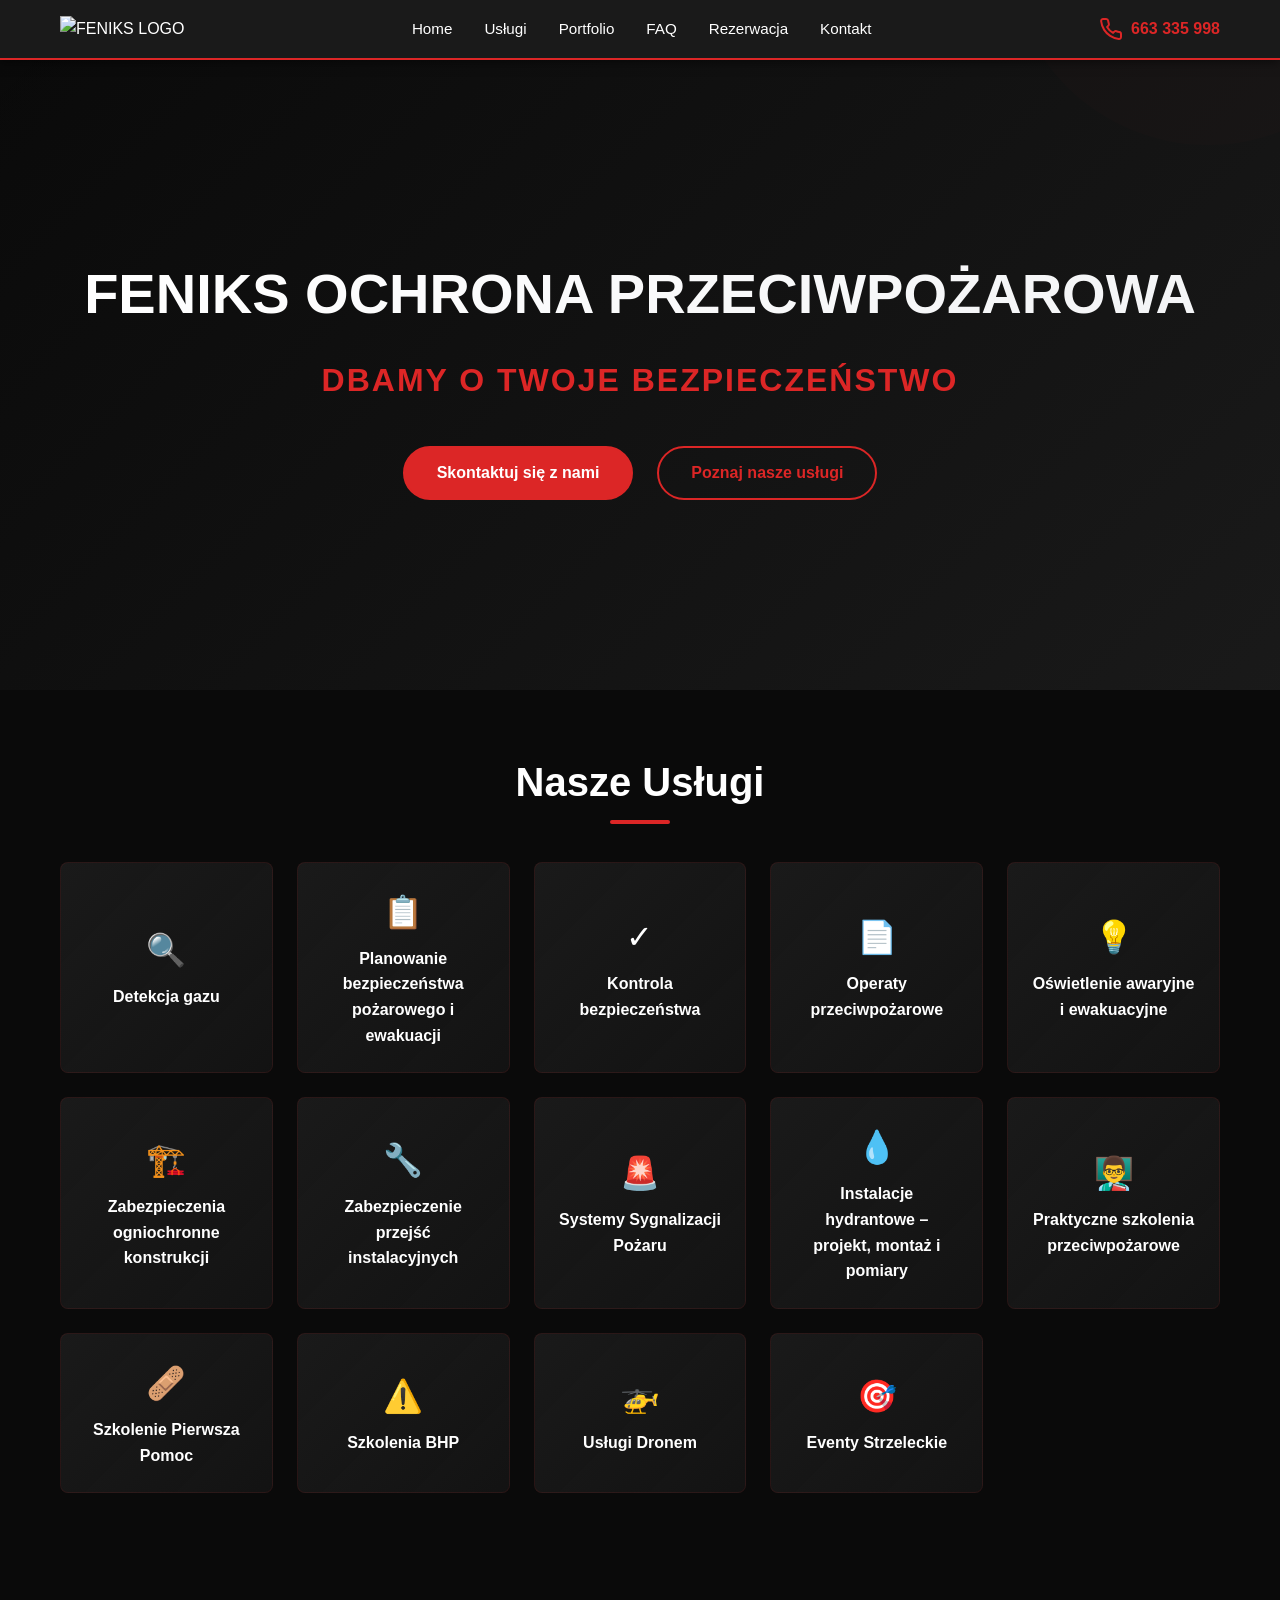
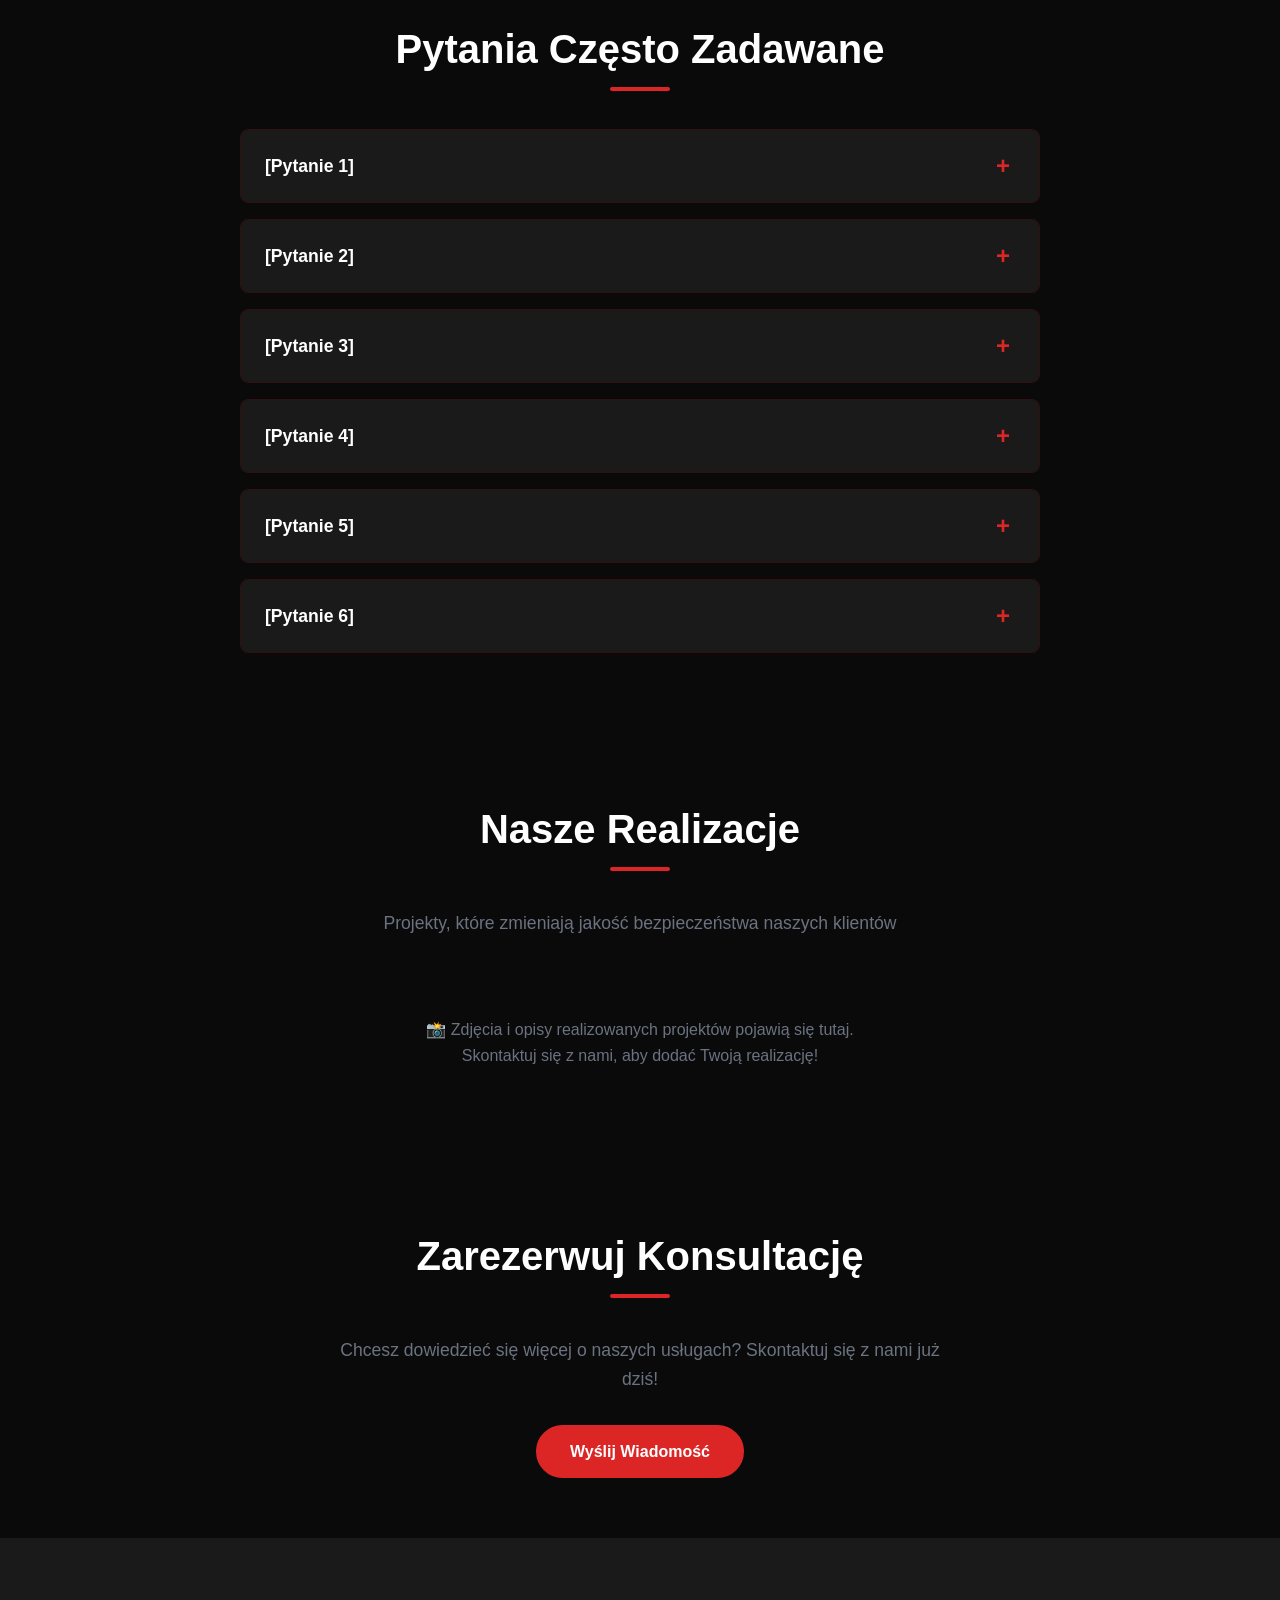
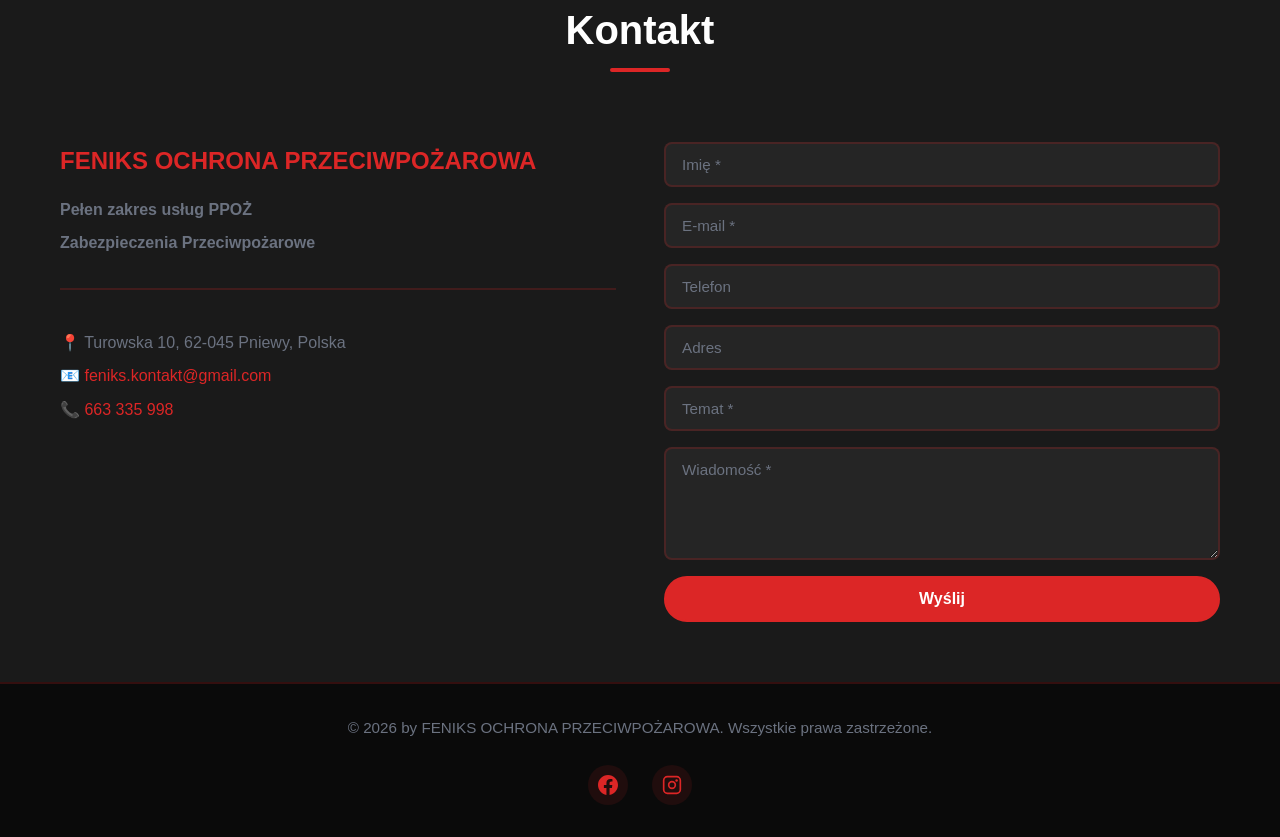
==== index.html @ 9db20829 "Update service descriptions with bullet points and improve modal display - Add comprehensive service" ====
<!DOCTYPE html>
<html lang="pl">
<head>
    <meta charset="UTF-8">
    <meta name="viewport" content="width=device-width, initial-scale=1.0">
    <meta name="description" content="FENIKS Ochrona Przeciwpożarowa - profesjonalne zabezpieczenia pożarowe, systemy detekcji, szkolenia BHP i usługi bezpieczeństwa dla firm w Poznaniu i okolicy.">
    <meta name="keywords" content="ochrona pożarowa, systemy detekcji, szkolenia BHP, sygnalizacja pożaru, hydranty, oświetlenie awaryjne, bezpieczeństwo, Poznań, Pniewy">
    <meta name="author" content="FENIKS Ochrona Przeciwpożarowa">
    <meta name="theme-color" content="#dc2626">
    <meta name="robots" content="index, follow">
    
    <!-- Open Graph Tags -->
    <meta property="og:title" content="FENIKS OCHRONA PRZECIWPOŻAROWA | Profesjonalne Zabezpieczenia">
    <meta property="og:description" content="Kompleksowe usługi ochrony pożarowej, systemy detekcji, szkolenia i konsultacje bezpieczeństwa dla Twojej firmy.">
    <meta property="og:type" content="business.business">
    <meta property="og:url" content="https://feniks-ochrona.pl/">
    <meta property="og:image" content="https://static.wixstatic.com/media/ab4ef5_d52d27356c91451aac217128dcc7dc8f~mv2.png/v1/fill/w_391,h_145,al_c,q_85,usm_0.66_1.00_0.01,enc_avif,quality_auto/LOGO.png">
    
    <!-- Twitter Card -->
    <meta name="twitter:card" content="summary_large_image">
    <meta name="twitter:title" content="FENIKS OCHRONA PRZECIWPOŻAROWA">
    <meta name="twitter:description" content="Kompleksowe usługi ochrony pożarowej i bezpieczeństwa dla firm">
    <meta name="twitter:image" content="https://static.wixstatic.com/media/ab4ef5_d52d27356c91451aac217128dcc7dc8f~mv2.png/v1/fill/w_391,h_145,al_c,q_85,usm_0.66_1.00_0.01,enc_avif,quality_auto/LOGO.png">
    
    <!-- Canonical URL -->
    <link rel="canonical" href="https://feniks-ochrona.pl/">
    
    <!-- Local Business Schema -->
    <script type="application/ld+json">
    {
      "@context": "https://schema.org",
      "@type": "LocalBusiness",
      "name": "FENIKS Ochrona Przeciwpożarowa",
      "image": "https://static.wixstatic.com/media/ab4ef5_d52d27356c91451aac217128dcc7dc8f~mv2.png/v1/fill/w_391,h_145,al_c,q_85,usm_0.66_1.00_0.01,enc_avif,quality_auto/LOGO.png",
      "description": "Profesjonalne usługi ochrony pożarowej i zabezpieczenia dla firm",
      "url": "https://feniks-ochrona.pl/",
      "telephone": "+48 663 335 998",
      "email": "feniks.kontakt@gmail.com",
      "address": {
        "@type": "PostalAddress",
        "streetAddress": "Turowska 10",
        "addressLocality": "Pniewy",
        "postalCode": "62-045",
        "addressCountry": "PL"
      },
      "priceRange": "$$",
      "openingHoursSpecification": {
        "@type": "OpeningHoursSpecification",
        "dayOfWeek": ["Monday", "Tuesday", "Wednesday", "Thursday", "Friday"],
        "opens": "08:00",
        "closes": "17:00"
      }
    }
    </script>
    
     <title>FENIKS OCHRONA PRZECIWPOŻAROWA | Zabezpieczenia Przeciwpożarowe</title>
     <link rel="stylesheet" href="styles.css">
     <!-- EmailJS CDN -->
     <script type="text/javascript" src="https://cdn.jsdelivr.net/npm/@emailjs/browser@4/dist/email.min.js"></script>
</head>
<body>
    <!-- Header -->
    <header class="header">
        <div class="header-container">
            <div class="logo-section">
                <img src="https://static.wixstatic.com/media/ab4ef5_d52d27356c91451aac217128dcc7dc8f~mv2.png/v1/fill/w_391,h_145,al_c,q_85,usm_0.66_1.00_0.01,enc_avif,quality_auto/LOGO.png" alt="FENIKS LOGO" class="logo">
            </div>
            <nav class="nav" id="mainNav">
                <a href="#home" class="nav-link">Home</a>
                <a href="#uslugi" class="nav-link">Usługi</a>
                <a href="#portfolio" class="nav-link">Portfolio</a>
                <a href="#faq" class="nav-link">FAQ</a>
                <a href="#rezerwacja" class="nav-link">Rezerwacja</a>
                <a href="#kontakt" class="nav-link">Kontakt</a>
            </nav>
            <div class="phone">
                <a href="tel:663335998" class="phone-link">
                    <svg class="phone-icon" viewBox="0 0 24 24" fill="none" stroke="currentColor" stroke-width="2" stroke-linecap="round" stroke-linejoin="round">
                        <path d="M22 16.92v3a2 2 0 0 1-2.18 2 19.79 19.79 0 0 1-8.63-3.07 19.5 19.5 0 0 1-6-6 19.79 19.79 0 0 1-3.07-8.67A2 2 0 0 1 4.11 2h3a2 2 0 0 1 2 1.72 12.84 12.84 0 0 0 .7 2.81 2 2 0 0 1-.45 2.11L8.09 9.91a16 16 0 0 0 6 6l1.27-1.27a2 2 0 0 1 2.11-.45 12.84 12.84 0 0 0 2.81.7A2 2 0 0 1 22 16.92z"></path>
                    </svg>
                    <span class="phone-text">663 335 998</span>
                </a>
            </div>
            <!-- Mobile Menu Toggle - House/Ladder Icon -->
            <button class="mobile-menu-toggle" id="mobileMenuToggle" aria-label="Toggle Navigation Menu">
                <!-- House Icon (shown when menu is closed) -->
                <svg class="icon-house" viewBox="0 0 24 24" fill="none" stroke="currentColor" stroke-width="2" stroke-linecap="round" stroke-linejoin="round">
                    <path d="M3 9l9-7 9 7v11a2 2 0 0 1-2 2H5a2 2 0 0 1-2-2z"></path>
                    <polyline points="9 22 9 12 15 12 15 22"></polyline>
                </svg>
                <!-- Ladder Icon (shown when menu is open) - vertical ladder with rungs -->
                <svg class="icon-ladder" viewBox="0 0 24 24" fill="none" stroke="currentColor" stroke-width="2" stroke-linecap="round" stroke-linejoin="round">
                    <line x1="5" y1="3" x2="5" y2="21"></line>
                    <line x1="19" y1="3" x2="19" y2="21"></line>
                    <line x1="5" y1="6" x2="19" y2="6"></line>
                    <line x1="5" y1="10" x2="19" y2="10"></line>
                    <line x1="5" y1="14" x2="19" y2="14"></line>
                    <line x1="5" y1="18" x2="19" y2="18"></line>
                </svg>
            </button>
        </div>
        <!-- Mobile Navigation -->
        <nav class="mobile-nav" id="mobileNav">
            <a href="#home" class="mobile-nav-link">Home</a>
            <a href="#uslugi" class="mobile-nav-link">Usługi</a>
            <a href="#portfolio" class="mobile-nav-link">Portfolio</a>
            <a href="#faq" class="mobile-nav-link">FAQ</a>
            <a href="#rezerwacja" class="mobile-nav-link">Rezerwacja</a>
            <a href="#kontakt" class="mobile-nav-link">Kontakt</a>
            <a href="tel:663335998" class="mobile-nav-phone">
                <svg class="phone-icon-mobile" viewBox="0 0 24 24" fill="none" stroke="currentColor" stroke-width="2" stroke-linecap="round" stroke-linejoin="round">
                    <path d="M22 16.92v3a2 2 0 0 1-2.18 2 19.79 19.79 0 0 1-8.63-3.07 19.5 19.5 0 0 1-6-6 19.79 19.79 0 0 1-3.07-8.67A2 2 0 0 1 4.11 2h3a2 2 0 0 1 2 1.72 12.84 12.84 0 0 0 .7 2.81 2 2 0 0 1-.45 2.11L8.09 9.91a16 16 0 0 0 6 6l1.27-1.27a2 2 0 0 1 2.11-.45 12.84 12.84 0 0 0 2.81.7A2 2 0 0 1 22 16.92z"></path>
                </svg>
                <span class="phone-text">Zadzwoń: 663 335 998</span>
            </a>
        </nav>
    </header>

    <!-- Hero Section -->
    <section id="home" class="hero">
        <div class="hero-overlay"></div>
        <div class="hero-content">
            <h1 class="hero-title">FENIKS OCHRONA PRZECIWPOŻAROWA</h1>
            <p class="hero-subtitle">DBAMY O TWOJE BEZPIECZEŃSTWO</p>
            <div class="hero-cta-group">
                <a href="#kontakt" class="cta-button cta-primary">Skontaktuj się z nami</a>
                <a href="#uslugi" class="cta-button cta-secondary">Poznaj nasze usługi</a>
            </div>
        </div>
    </section>

    <!-- Główne Usługi (4 karty) - USUNIĘTE, SCALONE Z PEŁNYM KATALOGIEM -->

    <!-- Wszystkie Usługi (14 scalone) -->
    <section id="uslugi" class="full-services">
        <div class="container">
            <h2 class="section-title">Nasze Usługi</h2>
            <div class="services-catalog">
                <div class="service-item">
                    <div class="service-item-icon">🔍</div>
                    <h4>Detekcja gazu</h4>
                    <p>Projektujemy i wdrażamy systemy detekcji gazów palnych oraz toksycznych w obiektach przemysłowych, magazynowych i użyteczności publicznej. Dobór urządzeń opieramy na analizie zagrożenia oraz obowiązujących normach i wymaganiach technicznych.</p>
                    <p>Systemy wyposażone są w czujniki stężenia, centrale sterujące oraz moduły alarmowe umożliwiające integrację z wentylacją mechaniczną, systemami SSP i automatyką budynku. Wykonujemy montaż, uruchomienie, kalibrację oraz okresowe przeglądy serwisowe.</p>
                </div>
                <div class="service-item">
                    <div class="service-item-icon">📋</div>
                    <h4>Planowanie bezpieczeństwa pożarowego i ewakuacji</h4>
                    <p>Opracowujemy dokumentację z zakresu ochrony przeciwpożarowej zgodnie z obowiązującymi przepisami prawa budowlanego i rozporządzeniami dotyczącymi ochrony PPOŻ.</p>
                    <p><strong>W ramach usługi przygotowujemy:</strong></p>
                    <ul style="margin: 10px 0 0 20px; padding-left: 0;">
                        <li>Instrukcje Bezpieczeństwa Pożarowego</li>
                        <li>Plany ewakuacji</li>
                        <li>Analizę zagrożeń pożarowych</li>
                        <li>Oznakowanie dróg ewakuacyjnych</li>
                        <li>Procedury postępowania w sytuacjach awaryjnych</li>
                    </ul>
                    <p style="margin-top: 10px;">Dokumentacja dostosowywana jest do specyfiki obiektu oraz jego przeznaczenia.</p>
                </div>
                <div class="service-item">
                    <div class="service-item-icon">✓</div>
                    <h4>Kontrola bezpieczeństwa</h4>
                    <p>Regularne przeglądy i kontrole zgodności z normami bezpieczeństwa. Nasze specjaliści przeprowadzają audyty bezpieczeństwa, sprawdzają instalacje oraz weryfikują zgodność z aktualnym stanem prawnym i normami branżowymi.</p>
                </div>
                <div class="service-item">
                    <div class="service-item-icon">📄</div>
                    <h4>Operaty przeciwpożarowe</h4>
                    <p>Sporządzamy operaty przeciwpożarowe wymagane m.in. przy gospodarowaniu odpadami oraz w procesach administracyjnych. Dokument zawiera analizę warunków ochrony przeciwpożarowej, ocenę zagrożenia oraz opis zastosowanych zabezpieczeń technicznych i organizacyjnych.</p>
                    <p>Opracowania przygotowywane są przez osoby posiadające wymagane kwalifikacje i doświadczenie w zakresie zabezpieczeń PPOŻ.</p>
                </div>
                <div class="service-item">
                    <div class="service-item-icon">💡</div>
                    <h4>Oświetlenie awaryjne i ewakuacyjne</h4>
                    <p>Serwisujemy systemy oświetlenia awaryjnego zapewniające wymagane natężenie światła na drogach ewakuacyjnych oraz w strefach otwartych.</p>
                    <p>Przeprowadzamy: pomiary natężenia oświetlenia, testy funkcjonalne, przeglądy okresowe oraz pomiary natężenia oświetlenia w miejscu pracy. Przeglądy realizowane są zgodnie z obowiązującymi normami branżowymi.</p>
                </div>
                <div class="service-item">
                    <div class="service-item-icon">🏗️</div>
                    <h4>Zabezpieczenia ogniochronne konstrukcji</h4>
                    <p>Wykonujemy zabezpieczenia ogniochronne elementów stalowych, żelbetowych oraz drewnianych w celu uzyskania wymaganej klasy odporności ogniowej (R, E, I).</p>
                    <p><strong>Stosujemy certyfikowane systemy:</strong></p>
                    <ul style="margin: 10px 0 0 20px; padding-left: 0;">
                        <li>Farb pęczniejących</li>
                        <li>Natrysków ogniochronnych</li>
                        <li>Okładzin ognioodpornych</li>
                    </ul>
                    <p style="margin-top: 10px;">Realizacje prowadzone są zgodnie z dokumentacją techniczną oraz aprobatami technicznymi producentów systemów.</p>
                </div>
                <div class="service-item">
                    <div class="service-item-icon">🔧</div>
                    <h4>Zabezpieczenie przejść instalacyjnych</h4>
                    <p>Uszczelniamy przejścia instalacyjne w przegrodach o określonej klasie odporności ogniowej, zapobiegając rozprzestrzenianiu się ognia i dymu.</p>
                    <p><strong>Wykonujemy zabezpieczenia:</strong></p>
                    <ul style="margin: 10px 0 0 20px; padding-left: 0;">
                        <li>Przepustów kablowych</li>
                        <li>Instalacji sanitarnych</li>
                        <li>Kanałów wentylacyjnych</li>
                    </ul>
                    <p style="margin-top: 10px;">Każde przejście oznakowywane jest zgodnie z wymaganiami oraz dokumentowane protokołem wykonania.</p>
                </div>
                <div class="service-item">
                    <div class="service-item-icon">🚨</div>
                    <h4>Systemy Sygnalizacji Pożaru</h4>
                    <p>Realizujemy kompleksowe wdrożenia systemów sygnalizacji pożaru — od projektu, przez montaż, po uruchomienie i serwis.</p>
                    <p><strong>Instalowane systemy umożliwiają:</strong></p>
                    <ul style="margin: 10px 0 0 20px; padding-left: 0;">
                        <li>Wczesną detekcję zagrożenia</li>
                        <li>Automatyczne uruchomienie alarmu</li>
                        <li>Integrację z systemami oddymiania i kontroli dostępu</li>
                        <li>Przekazywanie sygnału do jednostek PSP</li>
                    </ul>
                </div>
                <div class="service-item">
                    <div class="service-item-icon">💧</div>
                    <h4>Instalacje hydrantowe – projekt, montaż i pomiary</h4>
                    <p>Projektujemy, wykonujemy montaż instalacji hydrantowych wewnętrznych oraz przeprowadzamy okresowe badania wydajności i ciśnienia.</p>
                    <p><strong>Zakres prac obejmuje m.in.:</strong></p>
                    <ul style="margin: 10px 0 0 20px; padding-left: 0;">
                        <li>Próby ciśnieniowe</li>
                        <li>Pomiary wydajności wodnej</li>
                        <li>Kontrolę stanu technicznego</li>
                        <li>Sporządzenie protokołów</li>
                    </ul>
                    <p style="margin-top: 10px;">Regularne przeglądy pozwalają zachować zgodność z przepisami oraz zapewnić sprawność instalacji w sytuacji zagrożenia.</p>
                </div>
                <div class="service-item">
                    <div class="service-item-icon">👨‍🏫</div>
                    <h4>Praktyczne szkolenia przeciwpożarowe</h4>
                    <p>Realizujemy praktyczne szkolenia przeciwpożarowe ukierunkowane na rzeczywiste przygotowanie pracowników do działania w sytuacji zagrożenia. Część ćwiczeniowa prowadzona jest z wykorzystaniem podręcznego sprzętu gaśniczego oraz kontrolowanych symulacji pożaru.</p>
                    <p><strong>Zakres szkolenia obejmuje:</strong></p>
                    <ul style="margin: 10px 0 0 20px; padding-left: 0;">
                        <li>Rozpoznawanie zagrożeń pożarowych w miejscu pracy</li>
                        <li>Zasady alarmowania i organizacji ewakuacji</li>
                        <li>Praktyczną obsługę gaśnic (proszkowych, śniegowych, pianowych)</li>
                        <li>Gaszenie kontrolowanego źródła ognia</li>
                        <li>Użycie hydrantu wewnętrznego (jeśli występuje w obiekcie)</li>
                        <li>Podział obowiązków w ramach zespołu ewakuacyjnego</li>
                    </ul>
                    <p style="margin-top: 10px;">Szkolenie prowadzone jest w oparciu o obowiązujące przepisy z zakresu ochrony przeciwpożarowej oraz dostosowane do specyfiki obiektu (biurowego, magazynowego, produkcyjnego lub użyteczności publicznej). Po zakończeniu uczestnicy otrzymują potwierdzenie odbycia szkolenia, a pracodawca – dokumentację niezbędną do celów kontrolnych.</p>
                </div>
                <div class="service-item">
                    <div class="service-item-icon">🩹</div>
                    <h4>Szkolenie Pierwsza Pomoc</h4>
                    <p>Certyfikowane kursy pierwszej pomocy przygotowujące pracowników do reagowania w sytuacjach zagrożenia życia</p>
                </div>
                <div class="service-item">
                    <div class="service-item-icon">⚠️</div>
                    <h4>Szkolenia BHP</h4>
                    <p>Prowadzimy szkolenia z zakresu bezpieczeństwa i higieny pracy zgodnie z obowiązującymi przepisami prawa pracy oraz aktami wykonawczymi. Program każdorazowo dostosowywany jest do rodzaju działalności, stanowisk pracy oraz poziomu występujących zagrożeń.</p>
                    <p><strong>Zakres szkoleń obejmuje:</strong></p>
                    <ul style="margin: 10px 0 0 20px; padding-left: 0;">
                        <li>Identyfikację i ocenę ryzyka zawodowego</li>
                        <li>Obowiązki pracodawcy i pracownika w zakresie BHP</li>
                        <li>Zasady bezpiecznej organizacji stanowiska pracy</li>
                        <li>Postępowanie w razie wypadku przy pracy</li>
                        <li>Ochronę przeciwpożarową w miejscu pracy</li>
                        <li>Zasady udzielania pierwszej pomocy</li>
                        <li>Stosowanie środków ochrony indywidualnej i zbiorowej</li>
                    </ul>
                    <p style="margin-top: 10px;"><strong>Realizujemy:</strong></p>
                    <ul style="margin: 10px 0 0 20px; padding-left: 0;">
                        <li>Szkolenia wstępne (instruktaż ogólny i stanowiskowy)</li>
                        <li>Szkolenia okresowe dla pracowników administracyjno-biurowych</li>
                        <li>Szkolenia dla pracowników na stanowiskach robotniczych</li>
                        <li>Szkolenia dla kadry kierowniczej i pracodawców</li>
                    </ul>
                    <p style="margin-top: 10px;">Szkolenia mogą być prowadzone w formie stacjonarnej lub z wykorzystaniem narzędzi multimedialnych. Po zakończeniu uczestnicy otrzymują wymagane zaświadczenia, a pracodawca – pełną dokumentację potwierdzającą realizację obowiązku szkoleniowego. Celem szkolenia jest nie tylko spełnienie wymogów formalnych, ale przede wszystkim ograniczenie ryzyka wypadków przy pracy oraz podniesienie świadomości pracowników w zakresie bezpiecznych zachowań.</p>
                </div>
                <div class="service-item">
                    <div class="service-item-icon">🚁</div>
                    <h4>Usługi Dronem</h4>
                    <p>Inspekcje obiektów z użyciem dronów dla dokładnej oceny stanu dachu i dostępnych elementów konstrukcji</p>
                </div>
                <div class="service-item">
                    <div class="service-item-icon">🎯</div>
                    <h4>Eventy Strzeleckie</h4>
                    <p>Organizacja profesjonalnych eventów strzeleckich zgodnie z wszelkimi wymogami bezpieczeństwa</p>
                </div>
            </div>
        </div>
    </section>

     <!-- FAQ Section -->
     <section id="faq" class="faq-section">
         <div class="container">
             <h2 class="section-title">Pytania Często Zadawane</h2>
             <div class="faq-container">
                 <div class="faq-item">
                     <button class="faq-question" aria-expanded="false">
                         <span>[Pytanie 1]</span>
                         <span class="faq-icon">+</span>
                     </button>
                     <div class="faq-answer">
                         <p>[Odpowiedź 1 - wypełnić właściwą odpowiedzią]</p>
                     </div>
                 </div>

                 <div class="faq-item">
                     <button class="faq-question" aria-expanded="false">
                         <span>[Pytanie 2]</span>
                         <span class="faq-icon">+</span>
                     </button>
                     <div class="faq-answer">
                         <p>[Odpowiedź 2 - wypełnić właściwą odpowiedzią]</p>
                     </div>
                 </div>

                 <div class="faq-item">
                     <button class="faq-question" aria-expanded="false">
                         <span>[Pytanie 3]</span>
                         <span class="faq-icon">+</span>
                     </button>
                     <div class="faq-answer">
                         <p>[Odpowiedź 3 - wypełnić właściwą odpowiedzią]</p>
                     </div>
                 </div>

                 <div class="faq-item">
                     <button class="faq-question" aria-expanded="false">
                         <span>[Pytanie 4]</span>
                         <span class="faq-icon">+</span>
                     </button>
                     <div class="faq-answer">
                         <p>[Odpowiedź 4 - wypełnić właściwą odpowiedzią]</p>
                     </div>
                 </div>

                 <div class="faq-item">
                     <button class="faq-question" aria-expanded="false">
                         <span>[Pytanie 5]</span>
                         <span class="faq-icon">+</span>
                     </button>
                     <div class="faq-answer">
                         <p>[Odpowiedź 5 - wypełnić właściwą odpowiedzią]</p>
                     </div>
                 </div>

                 <div class="faq-item">
                     <button class="faq-question" aria-expanded="false">
                         <span>[Pytanie 6]</span>
                         <span class="faq-icon">+</span>
                     </button>
                     <div class="faq-answer">
                         <p>[Odpowiedź 6 - wypełnić właściwą odpowiedzią]</p>
                     </div>
                 </div>
             </div>
         </div>
     </section>

     <!-- Portfolio / Case Studies -->
    <section id="portfolio" class="portfolio-section">
        <div class="container">
            <h2 class="section-title">Nasze Realizacje</h2>
            <p class="section-subtitle">Projekty, które zmieniają jakość bezpieczeństwa naszych klientów</p>
            
            <div class="portfolio-grid">
                <!-- Tutaj dodaj swoje case studies z rzeczywistymi projektami -->
                <p style="grid-column: 1/-1; text-align: center; color: var(--dark-gray); padding: 2rem;">
                    📸 Zdjęcia i opisy realizowanych projektów pojawią się tutaj.<br>
                    Skontaktuj się z nami, aby dodać Twoją realizację!
                </p>
            </div>
        </div>
    </section>

    <!-- Rezerwacja / CTA -->
    <section id="rezerwacja" class="booking-section">
        <div class="container">
            <h2 class="section-title">Zarezerwuj Konsultację</h2>
            <p class="booking-text">Chcesz dowiedzieć się więcej o naszych usługach? Skontaktuj się z nami już dziś!</p>
            <a href="#kontakt" class="cta-button">Wyślij Wiadomość</a>
        </div>
    </section>

    <!-- Kontakt & Footer -->
    <section id="kontakt" class="contact-section">
        <div class="container">
            <h2 class="section-title">Kontakt</h2>
            <div class="contact-grid">
                <div class="contact-info">
                    <h3>FENIKS OCHRONA PRZECIWPOŻAROWA</h3>
                    <p><strong>Pełen zakres usług PPOŻ</strong></p>
                    <p><strong>Zabezpieczenia Przeciwpożarowe</strong></p>
                    
                    <div class="contact-details">
                         <p>📍 Turowska 10, 62-045 Pniewy, Polska</p>
                         <p>📧 <a href="mailto:feniks.kontakt@gmail.com">feniks.kontakt@gmail.com</a></p>
                         <p>📞 <a href="tel:663335998">663 335 998</a></p>
                     </div>
                </div>

                <form class="contact-form" id="contactForm" novalidate>
                    <div class="form-group">
                        <input type="text" name="user_name" placeholder="Imię *" required>
                        <span class="form-error" data-field="user_name"></span>
                    </div>
                    <div class="form-group">
                        <input type="email" name="user_email" placeholder="E-mail *" required>
                        <span class="form-error" data-field="user_email"></span>
                    </div>
                    <div class="form-group">
                        <input type="tel" name="user_phone" placeholder="Telefon">
                        <span class="form-error" data-field="user_phone"></span>
                    </div>
                    <div class="form-group">
                        <input type="text" name="user_address" placeholder="Adres">
                        <span class="form-error" data-field="user_address"></span>
                    </div>
                    <div class="form-group">
                        <input type="text" name="subject" placeholder="Temat *" required>
                        <span class="form-error" data-field="subject"></span>
                    </div>
                    <div class="form-group">
                        <textarea name="message" placeholder="Wiadomość *" rows="5" required></textarea>
                        <span class="form-error" data-field="message"></span>
                     </div>
                     <button type="submit" class="cta-button">Wyślij</button>
                </form>
            </div>
        </div>
    </section>

     <!-- Footer -->
    <footer class="footer">
        <div class="container">
            <div class="footer-content">
                <p>&copy; 2026 by FENIKS OCHRONA PRZECIWPOŻAROWA. Wszystkie prawa zastrzeżone.</p>
                <div class="social-links">
                    <a href="https://www.facebook.com/FeniksPniewy/" target="_blank" rel="noopener noreferrer" aria-label="FENIKS na Facebooku" class="social-link facebook">
                        <svg width="20" height="20" viewBox="0 0 24 24" fill="currentColor">
                            <path d="M24 12.073c0-6.627-5.373-12-12-12s-12 5.373-12 12c0 5.99 4.388 10.954 10.125 11.854v-8.385H7.078v-3.47h3.047V9.43c0-3.007 1.792-4.669 4.533-4.669 1.312 0 2.686.235 2.686.235v2.953H15.83c-1.491 0-1.956.925-1.956 1.874v2.25h3.328l-.532 3.47h-2.796v8.385C19.612 23.027 24 18.062 24 12.073z"/>
                        </svg>
                    </a>
                    <a href="#" target="_blank" rel="noopener noreferrer" aria-label="FENIKS na Instagramie" class="social-link instagram">
                        <svg width="20" height="20" viewBox="0 0 24 24" fill="currentColor">
                            <rect x="2" y="2" width="20" height="20" rx="4.5" fill="none" stroke="currentColor" stroke-width="2"/>
                            <circle cx="12" cy="12" r="4" fill="none" stroke="currentColor" stroke-width="2"/>
                            <circle cx="17.5" cy="6.5" r="1.5" fill="currentColor"/>
                        </svg>
                    </a>
                </div>
            </div>
        </div>
    </footer>

    <!-- Service Modal -->
    <div class="modal-overlay" id="serviceModal">
        <div class="modal-content">
            <button class="modal-close" id="closeModal">&times;</button>
            <div id="modalBody"></div>
        </div>
    </div>

    <script src="script.js"></script>
</body>
</html>
---- styles.css ----
/* ===== ZMIENNE CSS ===== */
:root {
    --primary-black: #0a0a0a;
    --secondary-black: #1a1a1a;
    --accent-red: #dc2626;
    --accent-red-hover: #b91c1c;
    --white: #ffffff;
    --light-gray: #f3f4f6;
    --dark-gray: #6b7280;
    --transition: all 0.3s cubic-bezier(0.4, 0, 0.2, 1);
}

/* ===== RESET & GLOBALNE STYLE ===== */
* {
    margin: 0;
    padding: 0;
    box-sizing: border-box;
}

html {
    scroll-behavior: smooth;
}

body {
    font-family: -apple-system, BlinkMacSystemFont, 'Segoe UI', Roboto, 'Helvetica Neue', Arial, sans-serif;
    background-color: var(--primary-black);
    color: var(--white);
    line-height: 1.6;
    overflow-x: hidden;
}

.container {
    max-width: 1200px;
    margin: 0 auto;
    padding: 0 20px;
}

/* ===== HEADER ===== */
.header {
    background-color: var(--secondary-black);
    padding: 1rem 0;
    position: sticky;
    top: 0;
    z-index: 1000;
    border-bottom: 2px solid var(--accent-red);
    box-shadow: 0 2px 10px rgba(0, 0, 0, 0.5);
}

.header-container {
    max-width: 1200px;
    margin: 0 auto;
    padding: 0 20px;
    display: flex;
    justify-content: space-between;
    align-items: center;
    flex-wrap: wrap;
    gap: 1rem;
}

.logo-section {
    flex: 0 0 auto;
}

.logo {
    height: 50px;
    width: auto;
    animation: fadeInDown 0.6s ease-out;
}

.nav {
    display: flex;
    gap: 2rem;
    flex: 1;
    justify-content: center;
}

.nav-link {
    color: var(--white);
    text-decoration: none;
    font-weight: 500;
    font-size: 0.95rem;
    position: relative;
    transition: var(--transition);
}

.nav-link::after {
    content: '';
    position: absolute;
    bottom: -5px;
    left: 0;
    width: 0;
    height: 2px;
    background-color: var(--accent-red);
    transition: var(--transition);
}

.nav-link:hover::after {
    width: 100%;
}

.phone {
    flex: 0 0 auto;
}

.phone-link {
    display: flex;
    align-items: center;
    gap: 0.5rem;
    color: var(--accent-red);
    text-decoration: none;
    font-weight: 600;
    font-size: 1rem;
    transition: var(--transition);
}

.phone-icon {
    width: 24px;
    height: 24px;
    stroke: currentColor;
    transition: var(--transition);
}

.phone-text {
    display: inline;
}

.phone-link:hover {
    color: var(--accent-red-hover);
    transform: scale(1.05);
}

.phone-link:hover .phone-icon {
    animation: ring 0.6s ease-in-out infinite;
}

/* ===== MOBILE MENU TOGGLE - LADDER ICON ===== */
.mobile-menu-toggle {
    display: none;
    background: none;
    border: none;
    cursor: pointer;
    padding: 0.5rem;
    width: 40px;
    height: 40px;
    align-items: center;
    justify-content: center;
    transition: var(--transition);
    position: relative;
}

.mobile-menu-toggle:hover {
    opacity: 0.8;
}

/* Ladder icon - shown when menu is closed (default state) */
.icon-ladder {
    width: 28px;
    height: 28px;
    stroke: var(--white);
    position: absolute;
    opacity: 1;
    transition: opacity 0.3s ease, transform 0.3s ease;
    transform: scale(1) rotate(0deg);
}

/* House icon - shown when menu is open (active state) */
.icon-house {
    width: 28px;
    height: 28px;
    stroke: var(--white);
    position: absolute;
    opacity: 0;
    transition: opacity 0.3s ease, transform 0.3s ease;
    transform: scale(0.8) rotate(-90deg);
}

/* When menu is active - swap icons */
.mobile-menu-toggle.active .icon-ladder {
    opacity: 0;
    transform: scale(0.8) rotate(90deg);
}

.mobile-menu-toggle.active .icon-house {
    opacity: 1;
    transform: scale(1) rotate(0deg);
}

/* ===== MOBILE NAVIGATION ===== */
.mobile-nav {
    display: none;
    position: absolute;
    top: 100%;
    left: 0;
    right: 0;
    background-color: var(--secondary-black);
    border-bottom: 2px solid var(--accent-red);
    flex-direction: column;
    gap: 0;
    max-height: 0;
    overflow: hidden;
    transition: max-height 0.3s ease-out;
}

.mobile-nav.active {
    max-height: 480px;
}

.mobile-nav-link {
    color: var(--white);
    text-decoration: none;
    font-weight: 500;
    padding: 1rem 20px;
    border-bottom: 1px solid rgba(220, 38, 38, 0.1);
    transition: var(--transition);
    display: block;
}

.mobile-nav-phone {
    color: #dc2626 !important;
    font-weight: 600 !important;
    background-color: rgba(220, 38, 38, 0.1) !important;
    border-top: 2px solid #dc2626 !important;
    border-bottom: none !important;
    display: flex !important;
    flex-direction: column !important;
    align-items: center !important;
    justify-content: center !important;
    gap: 0.75rem !important;
    transition: all 0.3s cubic-bezier(0.4, 0, 0.2, 1) !important;
    padding: 1.5rem 20px !important;
    margin-top: 0.5rem !important;
    text-decoration: none !important;
    min-height: 80px !important;
    text-align: center !important;
}

.mobile-nav-phone span {
    display: inline;
    color: inherit;
    white-space: nowrap;
}

.mobile-nav-phone span.phone-text {
    font-weight: 600;
}

/* Phone icon SVG styling for mobile nav */
.phone-icon-mobile {
    width: 24px;
    height: 24px;
    stroke: currentColor;
    flex-shrink: 0;
    transition: var(--transition);
    display: inline-block;
}

.mobile-nav-phone:hover {
    background-color: #dc2626 !important;
    color: white !important;
    transform: scale(1.02);
}

.mobile-nav-phone:hover span {
    color: white !important;
}

/* Ring animation for phone icon on hover */
.mobile-nav-phone:hover .phone-icon-mobile {
    animation: ring 0.6s ease-in-out infinite;
}

/* ===== HERO SECTION ===== */
.hero {
    background: linear-gradient(135deg, var(--primary-black) 0%, var(--secondary-black) 100%);
    background-size: cover;
    background-position: center;
    background-attachment: fixed;
    padding: 80px 20px;
    text-align: center;
    min-height: 70vh;
    display: flex;
    align-items: center;
    justify-content: center;
    position: relative;
    overflow: hidden;
}

.hero-overlay {
    content: '';
    position: absolute;
    top: 0;
    left: 0;
    right: 0;
    bottom: 0;
    background: linear-gradient(135deg, rgba(10, 10, 10, 0.8) 0%, rgba(26, 26, 26, 0.9) 100%);
    z-index: 1;
}

.hero::before {
    content: '';
    position: absolute;
    top: -50%;
    right: -10%;
    width: 400px;
    height: 400px;
    background: rgba(220, 38, 38, 0.1);
    border-radius: 50%;
    animation: float 6s ease-in-out infinite;
    z-index: 1;
}

.hero::after {
    content: '';
    position: absolute;
    bottom: -50%;
    left: -10%;
    width: 300px;
    height: 300px;
    background: rgba(220, 38, 38, 0.05);
    border-radius: 50%;
    animation: float 8s ease-in-out infinite reverse;
    z-index: 1;
}

.hero-content {
    position: relative;
    z-index: 2;
    animation: fadeInUp 1s ease-out;
}

.hero-title {
    font-size: clamp(2rem, 5vw, 3.5rem);
    font-weight: 800;
    margin-bottom: 1rem;
    background: linear-gradient(135deg, var(--white) 0%, var(--light-gray) 100%);
    -webkit-background-clip: text;
    -webkit-text-fill-color: transparent;
    background-clip: text;
}

.hero-subtitle {
    font-size: clamp(1.2rem, 3vw, 2rem);
    color: var(--accent-red);
    font-weight: 600;
    margin-bottom: 2.5rem;
    letter-spacing: 2px;
}

.hero-cta-group {
    display: flex;
    gap: 1.5rem;
    justify-content: center;
    flex-wrap: wrap;
}

/* ===== CTA BUTTON ===== */
.cta-button {
    display: inline-block;
    background-color: var(--accent-red);
    color: var(--white);
    padding: 12px 32px;
    border-radius: 50px;
    text-decoration: none;
    font-weight: 600;
    font-size: 1rem;
    transition: var(--transition);
    border: 2px solid var(--accent-red);
    cursor: pointer;
}

.cta-button:hover {
    background-color: var(--accent-red-hover);
    border-color: var(--accent-red-hover);
    transform: translateY(-3px);
    box-shadow: 0 10px 30px rgba(220, 38, 38, 0.3);
}

.cta-button:active {
    transform: translateY(-1px);
}

.cta-primary {
    background-color: var(--accent-red);
    color: var(--white);
}

.cta-secondary {
    background-color: transparent;
    color: var(--accent-red);
    border: 2px solid var(--accent-red);
}

.cta-secondary:hover {
    background-color: var(--accent-red);
    color: var(--white);
    border-color: var(--accent-red-hover);
}

/* ===== SEKCJE ===== */
section {
    padding: 60px 20px;
}

.section-title {
    font-size: clamp(2rem, 4vw, 2.5rem);
    font-weight: 700;
    text-align: center;
    margin-bottom: 3rem;
    position: relative;
    display: inline-block;
    width: 100%;
}

.section-title::after {
    content: '';
    position: absolute;
    bottom: -10px;
    left: 50%;
    transform: translateX(-50%);
    width: 60px;
    height: 4px;
    background-color: var(--accent-red);
    border-radius: 2px;
}

/* ===== MAIN SERVICES SECTION - REMOVED ===== */

/* ===== FULL SERVICES SECTION ===== */
.full-services {
    background-color: var(--primary-black);
}

.services-catalog {
    display: grid;
    grid-template-columns: repeat(auto-fit, minmax(200px, 1fr));
    gap: 1.5rem;
    overflow: visible;
}

.service-item {
    background: linear-gradient(135deg, var(--secondary-black) 0%, rgba(26, 26, 26, 0.6) 100%);
    padding: 1.5rem;
    border-radius: 8px;
    text-align: center;
    border: 1px solid rgba(220, 38, 38, 0.1);
    transition: var(--transition);
    cursor: pointer;
    animation: fadeInUp 0.6s ease-out;
    display: flex;
    flex-direction: column;
    justify-content: center;
    align-items: center;
    min-height: 150px;
    position: relative;
    overflow: hidden;
}

.service-item:hover {
    border-color: var(--accent-red);
    background: linear-gradient(135deg, rgba(220, 38, 38, 0.1) 0%, rgba(26, 26, 26, 0.8) 100%);
    box-shadow: 0 10px 30px rgba(220, 38, 38, 0.15);
}

.service-item-icon {
    font-size: 2rem;
    margin-bottom: 0.5rem;
    display: block;
    transition: var(--transition);
}

.service-item h4 {
    font-size: 1rem;
    font-weight: 600;
    color: var(--white);
    margin: 0;
    transition: var(--transition);
    position: relative;
    z-index: 2;
}

.service-item p {
    font-size: 0.85rem;
    color: var(--dark-gray);
    line-height: 1.5;
    margin: 0;
    display: none;
}

.service-item ul {
    display: none;
}

.service-item li {
    display: none;
}

/* ===== FAQ SECTION ===== */
.faq-section {
    background-color: var(--primary-black);
    padding: 4rem 20px;
}

.faq-container {
    max-width: 800px;
    margin: 0 auto;
}

.faq-item {
    margin-bottom: 1rem;
    border-radius: 8px;
    overflow: hidden;
    border: 1px solid rgba(220, 38, 38, 0.2);
    transition: var(--transition);
}

.faq-item:hover {
    border-color: var(--accent-red);
    box-shadow: 0 4px 15px rgba(220, 38, 38, 0.1);
}

.faq-question {
    width: 100%;
    padding: 1.5rem;
    background-color: var(--secondary-black);
    color: var(--white);
    border: none;
    cursor: pointer;
    display: flex;
    justify-content: space-between;
    align-items: center;
    font-size: 1.1rem;
    font-weight: 600;
    transition: var(--transition);
    text-align: left;
}

.faq-question:hover {
    background-color: rgba(220, 38, 38, 0.1);
}

.faq-question[aria-expanded="true"] {
    color: var(--accent-red);
    background-color: rgba(220, 38, 38, 0.05);
}

.faq-icon {
    display: inline-flex;
    align-items: center;
    justify-content: center;
    width: 24px;
    height: 24px;
    font-size: 1.5rem;
    font-weight: 700;
    color: var(--accent-red);
    transition: var(--transition);
}

.faq-question[aria-expanded="true"] .faq-icon {
    transform: rotate(45deg);
}

.faq-answer {
    max-height: 0;
    overflow: hidden;
    transition: max-height 0.3s ease-out, padding 0.3s ease-out;
    background-color: rgba(220, 38, 38, 0.02);
}

.faq-answer.active {
    max-height: 500px;
    padding: 1.5rem;
}

.faq-answer p {
    color: var(--dark-gray);
    line-height: 1.8;
     margin: 0;
}

/* ===== PORTFOLIO SECTION ===== */
.portfolio-section {
    background-color: var(--primary-black);
    padding: 4rem 20px;
}

.section-subtitle {
    font-size: 1.1rem;
    color: var(--dark-gray);
    margin-bottom: 3rem;
    max-width: 700px;
    margin-left: auto;
    margin-right: auto;
    text-align: center;
}

.portfolio-grid {
    display: grid;
    grid-template-columns: repeat(auto-fit, minmax(350px, 1fr));
    gap: 2.5rem;
    margin-top: 3rem;
}

.portfolio-card {
    background-color: var(--secondary-black);
    border-radius: 12px;
    overflow: hidden;
    border: 1px solid rgba(220, 38, 38, 0.2);
    transition: var(--transition);
    animation: fadeInUp 0.6s ease-out;
}

.portfolio-card:hover {
    border-color: var(--accent-red);
    box-shadow: 0 10px 30px rgba(220, 38, 38, 0.15);
    transform: translateY(-5px);
}

.portfolio-image {
    position: relative;
    overflow: hidden;
    height: 250px;
}

.portfolio-image img {
    width: 100%;
    height: 100%;
    object-fit: cover;
    transition: var(--transition);
}

.portfolio-card:hover .portfolio-image img {
    transform: scale(1.05);
}

.portfolio-overlay {
    position: absolute;
    top: 0;
    left: 0;
    right: 0;
    bottom: 0;
    background: rgba(220, 38, 38, 0.9);
    display: flex;
    flex-direction: column;
    justify-content: center;
    align-items: center;
    text-align: center;
    padding: 2rem;
    opacity: 0;
    transition: var(--transition);
}

.portfolio-card:hover .portfolio-overlay {
    opacity: 1;
}

.portfolio-overlay h4 {
    font-size: 1.4rem;
    color: var(--white);
    margin-bottom: 0.5rem;
    font-weight: 700;
}

.portfolio-overlay p {
    color: rgba(255, 255, 255, 0.9);
    font-size: 0.95rem;
}

.portfolio-content {
    padding: 1.5rem;
}

.portfolio-content h3 {
    font-size: 1.3rem;
    margin-bottom: 0.5rem;
    color: var(--white);
}

.portfolio-meta {
    color: var(--accent-red);
    font-size: 0.9rem;
    font-weight: 600;
    margin-bottom: 1rem;
}

.portfolio-description {
    color: var(--dark-gray);
    font-size: 0.95rem;
    line-height: 1.6;
    margin-bottom: 1.2rem;
}

.portfolio-features {
    list-style: none;
    color: var(--dark-gray);
    font-size: 0.9rem;
}

.portfolio-features li {
    padding: 0.4rem 0;
    color: var(--light-gray);
}

/* ===== ABOUT US SECTION ===== */
.about-section {
    background-color: var(--primary-black);
    padding: 4rem 20px;
}

.about-intro {
    max-width: 800px;
    margin: 0 auto 3rem;
    text-align: center;
}

.about-intro h3 {
    font-size: 2rem;
    margin-bottom: 1.5rem;
    color: var(--white);
}

.about-intro p {
    color: var(--dark-gray);
    font-size: 1.05rem;
    line-height: 1.8;
    margin-bottom: 1rem;
}

.about-stats {
    display: grid;
    grid-template-columns: repeat(auto-fit, minmax(200px, 1fr));
    gap: 2rem;
    margin: 3rem 0;
    text-align: center;
}

.stat-card {
    background: linear-gradient(135deg, rgba(220, 38, 38, 0.1) 0%, rgba(26, 26, 26, 0.5) 100%);
    padding: 2rem;
    border-radius: 12px;
    border: 1px solid rgba(220, 38, 38, 0.2);
    animation: fadeInUp 0.6s ease-out;
}

.stat-number {
    font-size: 2.5rem;
    font-weight: 700;
    color: var(--accent-red);
    margin-bottom: 0.5rem;
}

.stat-label {
    color: var(--light-gray);
    font-size: 1rem;
    font-weight: 500;
}

.team-title {
    font-size: 2rem;
    text-align: center;
    margin: 3rem 0 2rem;
    color: var(--white);
}

.team-grid {
    display: grid;
    grid-template-columns: repeat(auto-fit, minmax(280px, 1fr));
    gap: 2.5rem;
    margin-bottom: 4rem;
}

.team-member {
    background-color: var(--secondary-black);
    border-radius: 12px;
    overflow: hidden;
    border: 1px solid rgba(220, 38, 38, 0.2);
    text-align: center;
    transition: var(--transition);
    animation: fadeInUp 0.6s ease-out;
}

.team-member:hover {
    border-color: var(--accent-red);
    box-shadow: 0 10px 30px rgba(220, 38, 38, 0.15);
    transform: translateY(-5px);
}

.team-photo {
    overflow: hidden;
    height: 250px;
}

.team-photo img {
    width: 100%;
    height: 100%;
    object-fit: cover;
    transition: var(--transition);
}

.team-member:hover .team-photo img {
    transform: scale(1.05);
}

.team-member h4 {
    font-size: 1.3rem;
    margin: 1.5rem 1rem 0;
    color: var(--white);
}

.team-role {
    color: var(--accent-red);
    font-weight: 600;
    font-size: 0.95rem;
    margin: 0.5rem 1rem;
}

.team-bio {
    color: var(--dark-gray);
    font-size: 0.9rem;
    padding: 0 1rem 1.5rem;
    line-height: 1.6;
}

.about-values {
    margin-top: 4rem;
    text-align: center;
}

.about-values h3 {
    font-size: 2rem;
    margin-bottom: 2rem;
    color: var(--white);
}

.values-grid {
    display: grid;
    grid-template-columns: repeat(auto-fit, minmax(250px, 1fr));
    gap: 2rem;
}

.value-card {
    background: linear-gradient(135deg, rgba(220, 38, 38, 0.05) 0%, rgba(26, 26, 26, 0.3) 100%);
    padding: 2rem;
    border-radius: 12px;
    border: 1px solid rgba(220, 38, 38, 0.2);
    transition: var(--transition);
    animation: fadeInUp 0.6s ease-out;
}

.value-card:hover {
    border-color: var(--accent-red);
    box-shadow: 0 8px 20px rgba(220, 38, 38, 0.1);
    transform: translateY(-3px);
}

.value-icon {
    font-size: 2.5rem;
    margin-bottom: 1rem;
}

.value-card h4 {
    font-size: 1.2rem;
    margin-bottom: 0.8rem;
    color: var(--white);
}

.value-card p {
    color: var(--dark-gray);
    font-size: 0.95rem;
    line-height: 1.6;
}

/* ===== BOOKING SECTION ===== */
.booking-section {
    background-color: var(--primary-black);
    text-align: center;
}

.booking-text {
    font-size: 1.1rem;
    color: var(--dark-gray);
    margin-bottom: 2rem;
    max-width: 600px;
    margin-left: auto;
    margin-right: auto;
}

/* ===== CONTACT SECTION ===== */
.contact-section {
    background-color: var(--secondary-black);
}

.contact-grid {
    display: grid;
    grid-template-columns: 1fr 1fr;
    gap: 3rem;
    margin-top: 2rem;
}

.contact-info h3 {
    font-size: 1.5rem;
    margin-bottom: 1rem;
    color: var(--accent-red);
}

.contact-info p {
    margin: 0.5rem 0;
    color: var(--dark-gray);
}

.contact-details {
    margin-top: 2rem;
    padding-top: 2rem;
    border-top: 2px solid rgba(220, 38, 38, 0.2);
}

.contact-details a {
    color: var(--accent-red);
    text-decoration: none;
    transition: var(--transition);
}

.contact-details a:hover {
    color: var(--accent-red-hover);
    text-decoration: underline;
}

/* ===== CONTACT FORM ===== */
.contact-form {
    display: flex;
    flex-direction: column;
    gap: 1rem;
}

.form-group {
    display: flex;
    flex-direction: column;
    gap: 0.5rem;
}

.contact-form input,
.contact-form textarea {
    padding: 12px 16px;
    background-color: rgba(255, 255, 255, 0.05);
    border: 2px solid rgba(220, 38, 38, 0.2);
    border-radius: 8px;
    color: var(--white);
    font-family: inherit;
    font-size: 0.95rem;
    transition: var(--transition);
}

.contact-form input::placeholder,
.contact-form textarea::placeholder {
    color: var(--dark-gray);
}

.contact-form input:focus,
.contact-form textarea:focus {
    outline: none;
    border-color: var(--accent-red);
    background-color: rgba(220, 38, 38, 0.05);
    box-shadow: 0 0 0 3px rgba(220, 38, 38, 0.1);
}

/* Form Validation Styles */
.contact-form input.invalid,
.contact-form textarea.invalid {
    border-color: #ef4444;
    background-color: rgba(239, 68, 68, 0.05);
}

.contact-form input.valid,
.contact-form textarea.valid {
    border-color: #22c55e;
    background-color: rgba(34, 197, 94, 0.05);
}

.form-error {
    display: none;
    color: #ef4444;
    font-size: 0.85rem;
    font-weight: 500;
    margin-top: -0.3rem;
}

.form-error.show {
    display: block;
    animation: slideInDown 0.3s ease-out;
}

/* ===== HCAPTCHA STYLING ===== */
.h-captcha {
    display: flex;
    justify-content: center;
    margin: 1rem 0;
}

.h-captcha iframe {
    border-radius: 8px;
}

/* ===== FOOTER ===== */
.footer {
    background-color: var(--primary-black);
    border-top: 2px solid rgba(220, 38, 38, 0.2);
    padding: 2rem 20px;
    text-align: center;
    color: var(--dark-gray);
}

.footer-content {
    display: flex;
    flex-direction: column;
    align-items: center;
    justify-content: center;
    gap: 1.5rem;
}

.footer-content p {
    margin: 0;
    font-size: 0.95rem;
}

.social-links {
    display: flex;
    justify-content: center;
    gap: 1.5rem;
}

.social-link {
    display: inline-flex;
    align-items: center;
    justify-content: center;
    width: 40px;
    height: 40px;
    border-radius: 50%;
    background-color: rgba(220, 38, 38, 0.1);
    color: var(--accent-red);
    transition: var(--transition);
    border: 2px solid transparent;
}

.social-link:hover {
    background-color: var(--accent-red);
    color: var(--white);
    transform: translateY(-3px);
    box-shadow: 0 5px 15px rgba(220, 38, 38, 0.3);
}

.social-link svg {
    width: 20px;
    height: 20px;
}

/* ===== ANIMACJE ===== */
@keyframes ring {
    0%, 100% {
        transform: rotate(0deg);
    }
    10% {
        transform: rotate(-15deg);
    }
    20% {
        transform: rotate(15deg);
    }
    30% {
        transform: rotate(-15deg);
    }
    40% {
        transform: rotate(15deg);
    }
    50% {
        transform: rotate(0deg);
    }
}

@keyframes fadeInDown {
    from {
        opacity: 0;
        transform: translateY(-20px);
    }
    to {
        opacity: 1;
        transform: translateY(0);
    }
}

@keyframes slideInDown {
    from {
        opacity: 0;
        transform: translateY(-10px);
    }
    to {
        opacity: 1;
        transform: translateY(0);
    }
}

@keyframes fadeInUp {
    from {
        opacity: 0;
        transform: translateY(20px);
    }
    to {
        opacity: 1;
        transform: translateY(0);
    }
}

@keyframes float {
    0%, 100% {
        transform: translateY(0px);
    }
    50% {
        transform: translateY(-20px);
    }
}

/* ===== SCROLL ANIMATION ===== */
.scroll-animate {
    opacity: 0;
    transform: translateY(30px);
}

.scroll-animate.visible {
    animation: fadeInUp 0.6s ease-out forwards;
}

/* ===== RESPONSIVE DESIGN ===== */
@media (max-width: 768px) {
    .header-container {
        padding: 0 15px;
    }

    .nav {
        display: none;
    }

    .phone {
        display: none;
    }

    .mobile-menu-toggle {
        display: flex;
    }

    .mobile-nav {
        display: flex;
    }

    .nav-link {
        font-size: 0.8rem;
    }

    .hero {
        padding: 60px 20px;
        min-height: 50vh;
    }

    .hero-cta-group {
        gap: 1rem;
    }

    .cta-button {
        padding: 10px 24px;
        font-size: 0.95rem;
    }

    section {
        padding: 40px 20px;
    }

    .services-catalog {
        grid-template-columns: 1fr;
    }

    .contact-grid {
        grid-template-columns: 1fr;
        gap: 2rem;
    }

    .service-item {
        animation: fadeInUp 0.6s ease-out;
    }
}

@media (max-width: 480px) {
    .header-container {
        flex-direction: column;
        gap: 1rem;
        text-align: center;
    }

    .nav {
        flex-direction: column;
        gap: 0.5rem;
        width: 100%;
    }

    .hero-title {
        font-size: 1.8rem;
    }

    .hero-subtitle {
        font-size: 1rem;
    }

    .hero-cta-group {
        flex-direction: column;
        gap: 0.8rem;
    }

    .cta-button {
        padding: 10px 24px;
        font-size: 0.9rem;
        width: 100%;
    }

    .section-title {
        font-size: 1.5rem;
    }

    /* Mobile hCaptcha */
    .h-captcha {
        transform: scale(0.9);
        transform-origin: center;
        margin: 0.5rem 0;
    }
}

/* ===== SERVICE MODAL/LIGHTBOX ===== */
.modal-overlay {
    display: none;
    position: fixed;
    top: 0;
    left: 0;
    right: 0;
    bottom: 0;
    background-color: rgba(0, 0, 0, 0.7);
    backdrop-filter: blur(5px);
    z-index: 1000;
    opacity: 0;
    transition: opacity 0.3s ease-out;
}

.modal-overlay.active {
    display: flex;
    align-items: center;
    justify-content: center;
    opacity: 1;
}

.modal-content {
    background: linear-gradient(135deg, var(--secondary-black) 0%, rgba(26, 26, 26, 0.6) 100%);
    border: 2px solid var(--accent-red);
    border-radius: 12px;
    padding: 3rem;
    max-width: 500px;
    width: 90%;
    max-height: 80vh;
    overflow-y: auto;
    position: relative;
    box-shadow: 0 20px 60px rgba(220, 38, 38, 0.3);
    animation: slideInUp 0.4s ease-out;
}

.modal-close {
    position: absolute;
    top: 1rem;
    right: 1rem;
    background: var(--accent-red);
    color: white;
    border: none;
    width: 40px;
    height: 40px;
    border-radius: 50%;
    font-size: 1.5rem;
    cursor: pointer;
    transition: var(--transition);
    display: flex;
    align-items: center;
    justify-content: center;
}

.modal-close:hover {
    background: var(--accent-red-hover);
    transform: rotate(90deg);
}

.modal-service-icon {
    font-size: 3rem;
    margin-bottom: 1rem;
    display: block;
}

.modal-service-title {
    font-size: 1.8rem;
    color: var(--white);
    margin-bottom: 1rem;
    margin-top: 0;
}

.modal-service-description {
    font-size: 1rem;
    color: var(--dark-gray);
    line-height: 1.8;
    margin: 0;
}

@keyframes slideInUp {
    from {
        opacity: 0;
        transform: translateY(30px);
    }
    to {
        opacity: 1;
        transform: translateY(0);
    }
}
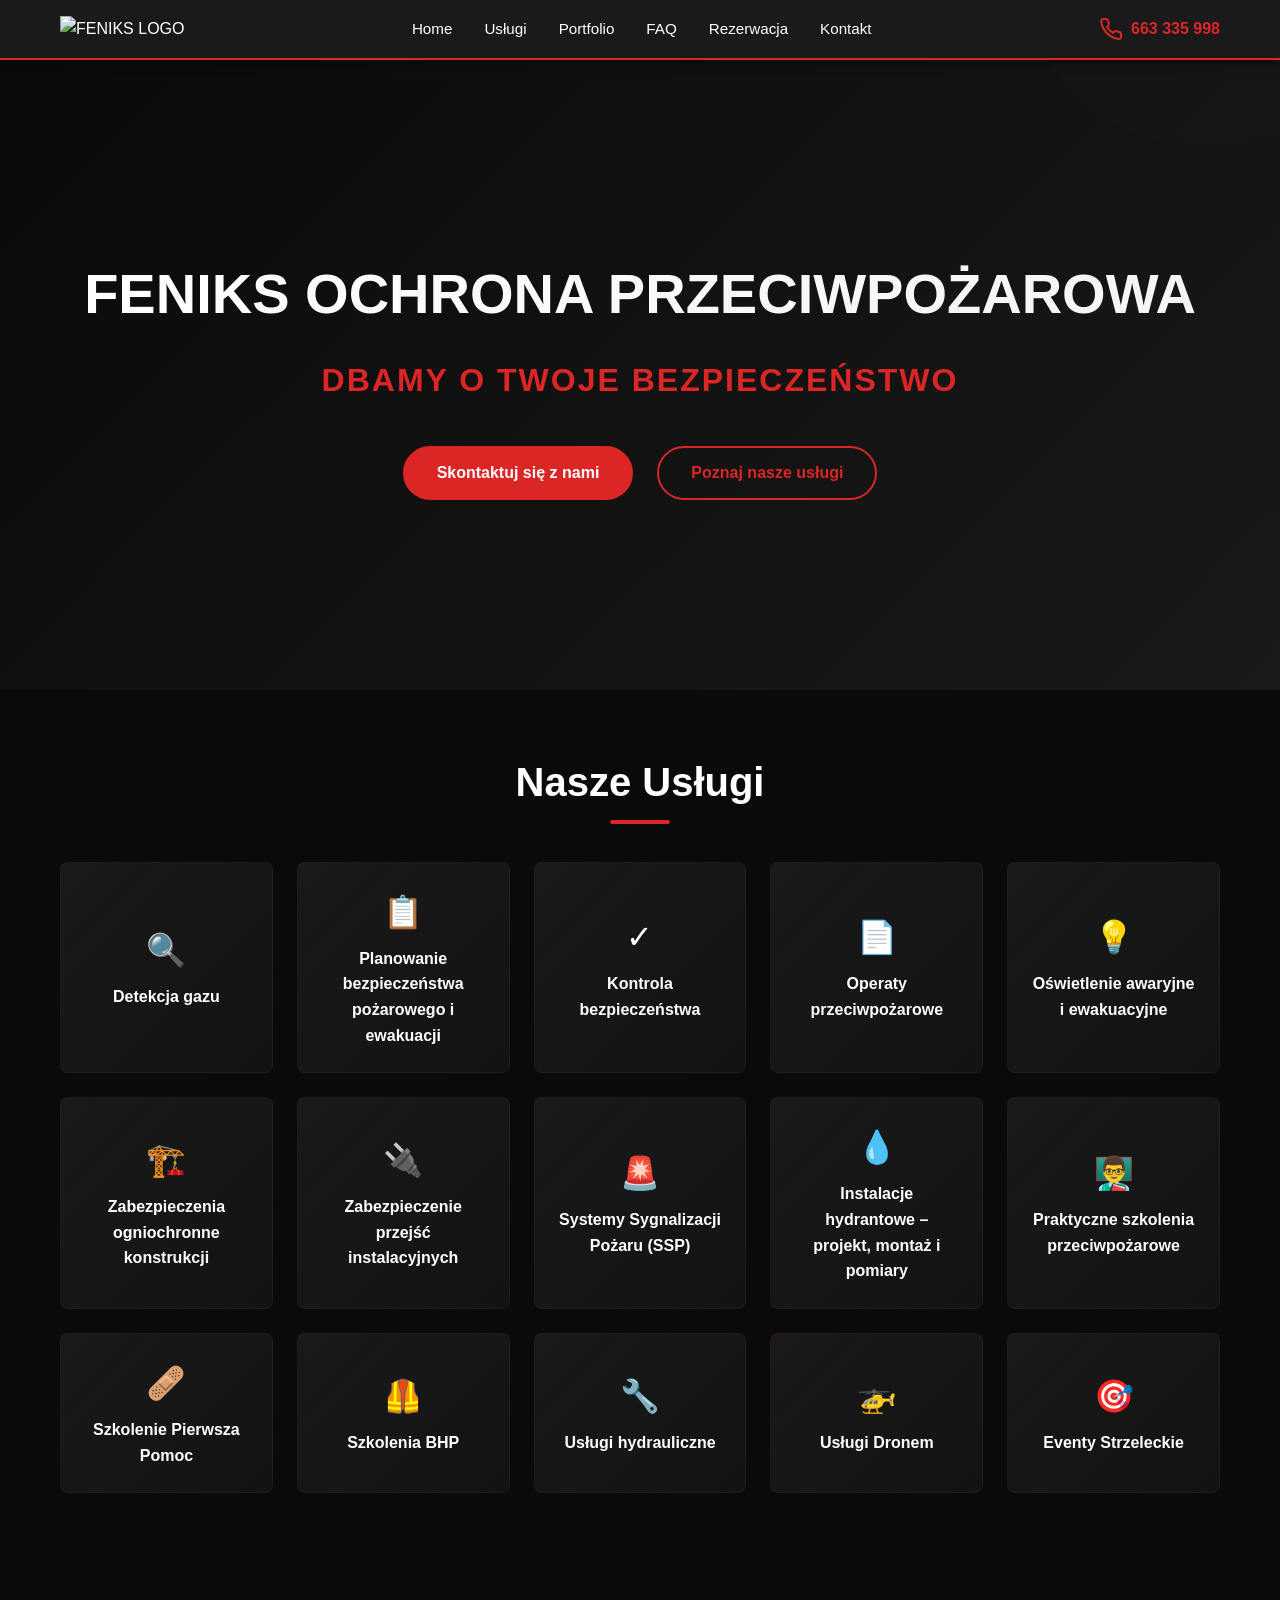
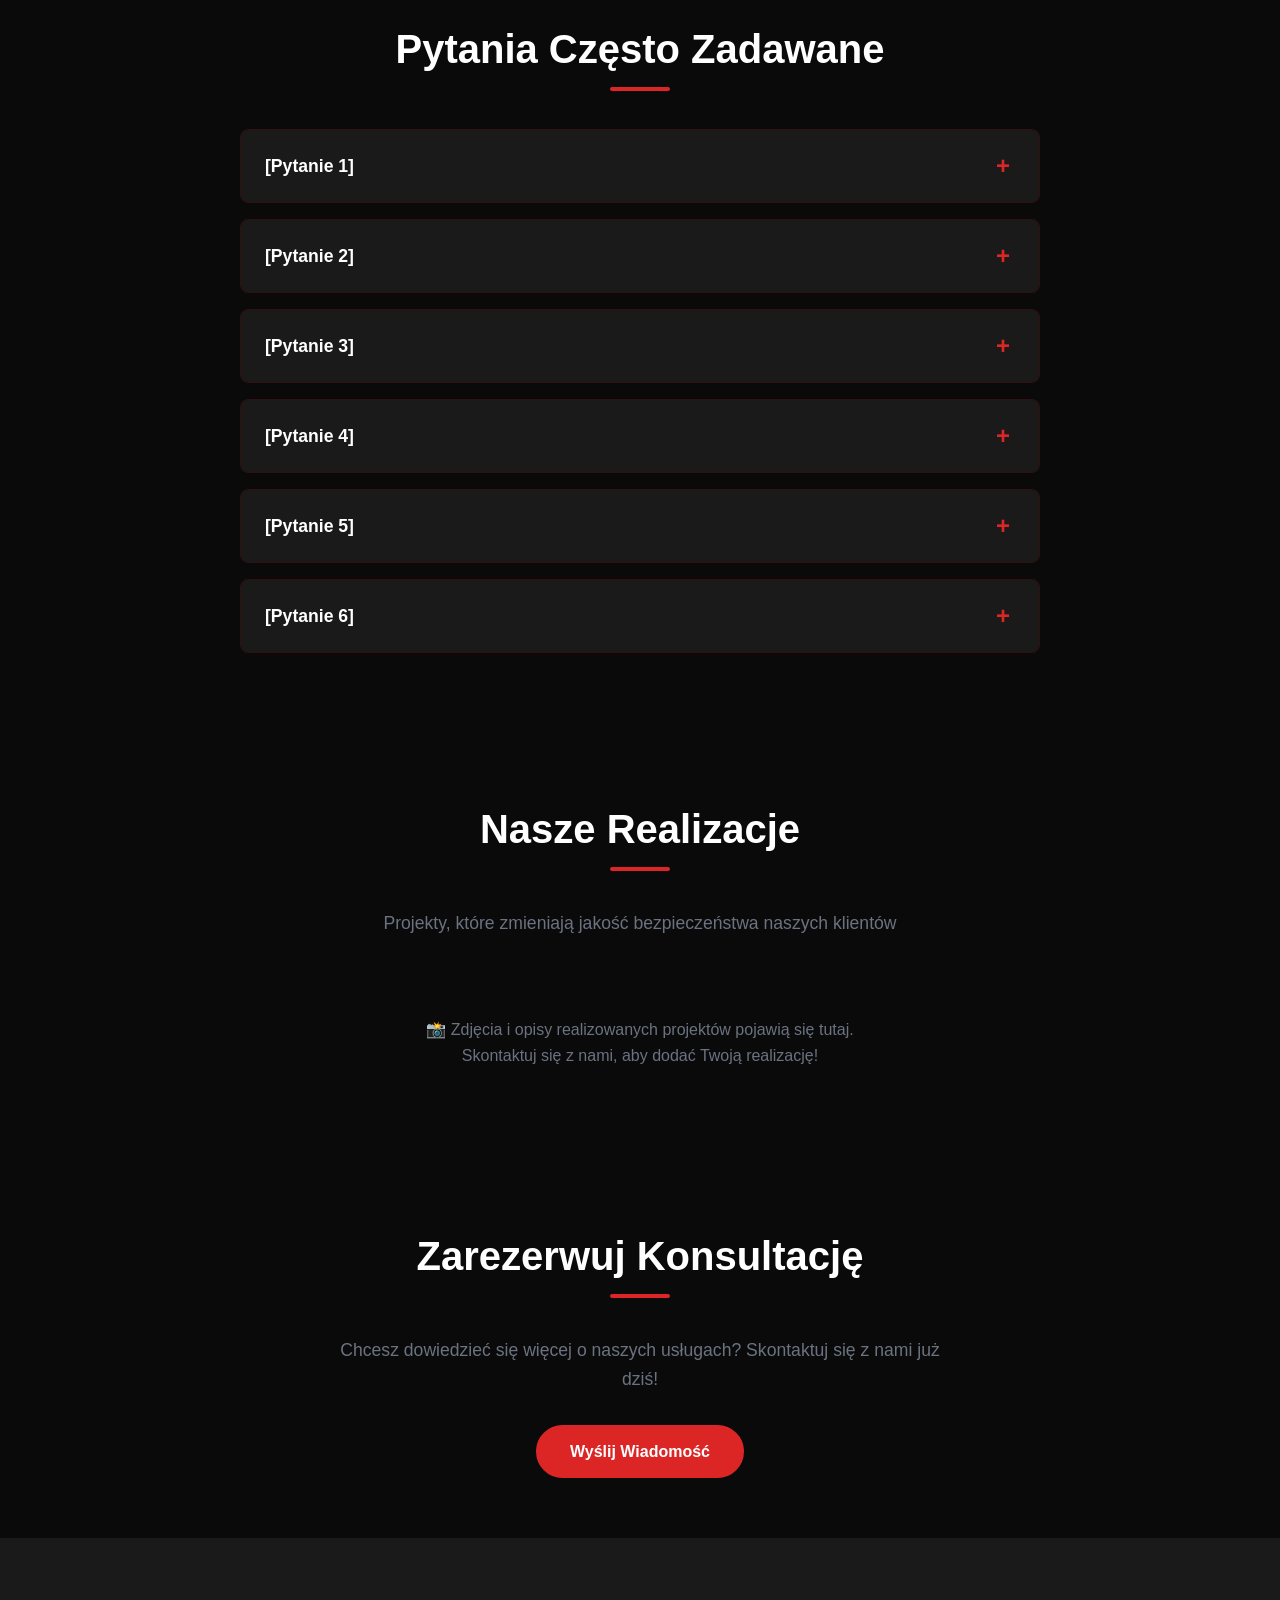
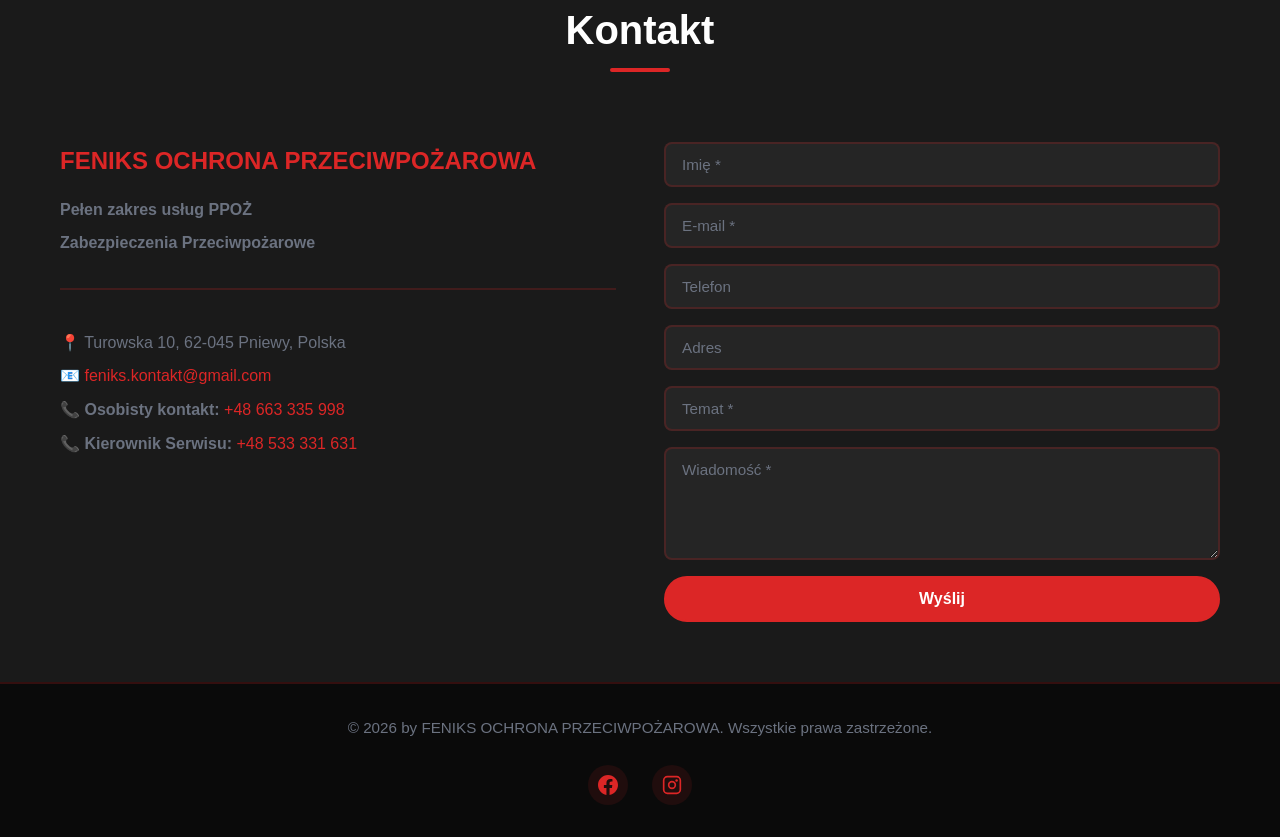
==== commit dc8eb0cf: "Add service updates and contact information improvements - Add bullet points to 'Oświetlenie awaryjn" ====
--- a/index.html
+++ b/index.html
@@ -171,7 +171,14 @@
                     <div class="service-item-icon">💡</div>
                     <h4>Oświetlenie awaryjne i ewakuacyjne</h4>
                     <p>Serwisujemy systemy oświetlenia awaryjnego zapewniające wymagane natężenie światła na drogach ewakuacyjnych oraz w strefach otwartych.</p>
-                    <p>Przeprowadzamy: pomiary natężenia oświetlenia, testy funkcjonalne, przeglądy okresowe oraz pomiary natężenia oświetlenia w miejscu pracy. Przeglądy realizowane są zgodnie z obowiązującymi normami branżowymi.</p>
+                    <p><strong>Przeprowadzamy:</strong></p>
+                    <ul style="margin: 10px 0 0 20px; padding-left: 0;">
+                        <li>Pomiary natężenia oświetlenia</li>
+                        <li>Testy funkcjonalne</li>
+                        <li>Przeglądy okresowe</li>
+                        <li>Pomiary natężenia oświetlenia w miejscu pracy</li>
+                    </ul>
+                    <p style="margin-top: 10px;">Przeglądy realizowane są zgodnie z obowiązującymi normami branżowymi.</p>
                 </div>
                 <div class="service-item">
                     <div class="service-item-icon">🏗️</div>
@@ -186,7 +193,7 @@
                     <p style="margin-top: 10px;">Realizacje prowadzone są zgodnie z dokumentacją techniczną oraz aprobatami technicznymi producentów systemów.</p>
                 </div>
                 <div class="service-item">
-                    <div class="service-item-icon">🔧</div>
+                    <div class="service-item-icon">🔌</div>
                     <h4>Zabezpieczenie przejść instalacyjnych</h4>
                     <p>Uszczelniamy przejścia instalacyjne w przegrodach o określonej klasie odporności ogniowej, zapobiegając rozprzestrzenianiu się ognia i dymu.</p>
                     <p><strong>Wykonujemy zabezpieczenia:</strong></p>
@@ -199,7 +206,7 @@
                 </div>
                 <div class="service-item">
                     <div class="service-item-icon">🚨</div>
-                    <h4>Systemy Sygnalizacji Pożaru</h4>
+                    <h4>Systemy Sygnalizacji Pożaru (SSP)</h4>
                     <p>Realizujemy kompleksowe wdrożenia systemów sygnalizacji pożaru — od projektu, przez montaż, po uruchomienie i serwis.</p>
                     <p><strong>Instalowane systemy umożliwiają:</strong></p>
                     <ul style="margin: 10px 0 0 20px; padding-left: 0;">
@@ -236,6 +243,7 @@
                         <li>Podział obowiązków w ramach zespołu ewakuacyjnego</li>
                     </ul>
                     <p style="margin-top: 10px;">Szkolenie prowadzone jest w oparciu o obowiązujące przepisy z zakresu ochrony przeciwpożarowej oraz dostosowane do specyfiki obiektu (biurowego, magazynowego, produkcyjnego lub użyteczności publicznej). Po zakończeniu uczestnicy otrzymują potwierdzenie odbycia szkolenia, a pracodawca – dokumentację niezbędną do celów kontrolnych.</p>
+                    <p style="margin-top: 10px;">Celem szkolenia jest nie tylko spełnienie obowiązku ustawowego, ale przede wszystkim wykształcenie właściwych reakcji w sytuacji realnego zagrożenia.</p>
                 </div>
                 <div class="service-item">
                     <div class="service-item-icon">🩹</div>
@@ -243,7 +251,7 @@
                     <p>Certyfikowane kursy pierwszej pomocy przygotowujące pracowników do reagowania w sytuacjach zagrożenia życia</p>
                 </div>
                 <div class="service-item">
-                    <div class="service-item-icon">⚠️</div>
+                    <div class="service-item-icon">🦺</div>
                     <h4>Szkolenia BHP</h4>
                     <p>Prowadzimy szkolenia z zakresu bezpieczeństwa i higieny pracy zgodnie z obowiązującymi przepisami prawa pracy oraz aktami wykonawczymi. Program każdorazowo dostosowywany jest do rodzaju działalności, stanowisk pracy oraz poziomu występujących zagrożeń.</p>
                     <p><strong>Zakres szkoleń obejmuje:</strong></p>
@@ -264,6 +272,23 @@
                         <li>Szkolenia dla kadry kierowniczej i pracodawców</li>
                     </ul>
                     <p style="margin-top: 10px;">Szkolenia mogą być prowadzone w formie stacjonarnej lub z wykorzystaniem narzędzi multimedialnych. Po zakończeniu uczestnicy otrzymują wymagane zaświadczenia, a pracodawca – pełną dokumentację potwierdzającą realizację obowiązku szkoleniowego. Celem szkolenia jest nie tylko spełnienie wymogów formalnych, ale przede wszystkim ograniczenie ryzyka wypadków przy pracy oraz podniesienie świadomości pracowników w zakresie bezpiecznych zachowań.</p>
+                </div>
+                <div class="service-item">
+                    <div class="service-item-icon">🔧</div>
+                    <h4>Usługi hydrauliczne</h4>
+                    <p>Realizujemy usługi hydrauliczne w obiektach mieszkalnych, usługowych, przemysłowych i magazynowych. Zakres prac obejmuje zarówno wykonawstwo nowych instalacji, jak i modernizacje oraz usuwanie awarii.</p>
+                    <p><strong>Zakres usług:</strong></p>
+                    <ul style="margin: 10px 0 0 20px; padding-left: 0;">
+                        <li>Montaż i wymiana instalacji wodno-kanalizacyjnych</li>
+                        <li>Instalacje centralnego ogrzewania</li>
+                        <li>Montaż armatury sanitarnej (umywalki, WC, baterie, zawory)</li>
+                        <li>Podłączenia urządzeń (bojlery, podgrzewacze, grzejniki)</li>
+                        <li>Wymiana pionów i podejść wodnych</li>
+                        <li>Usuwanie nieszczelności i awarii instalacji</li>
+                        <li>Udrażnianie instalacji kanalizacyjnych</li>
+                    </ul>
+                    <p style="margin-top: 10px;">Prace wykonywane są zgodnie z obowiązującymi normami technicznymi oraz zasadami sztuki instalacyjnej. W przypadku modernizacji instalacji dokonujemy wstępnej oceny stanu technicznego i proponujemy rozwiązania zapewniające trwałość oraz bezpieczeństwo użytkowania.</p>
+                    <p style="margin-top: 10px;">Zapewniamy terminową realizację zleceń, przejrzysty zakres prac oraz dokumentację powykonawczą w przypadku większych inwestycji. Usługi kierowane są zarówno do klientów indywidualnych, jak i podmiotów gospodarczych.</p>
                 </div>
                 <div class="service-item">
                     <div class="service-item-icon">🚁</div>
@@ -385,8 +410,9 @@
                     <div class="contact-details">
                          <p>📍 Turowska 10, 62-045 Pniewy, Polska</p>
                          <p>📧 <a href="mailto:feniks.kontakt@gmail.com">feniks.kontakt@gmail.com</a></p>
-                         <p>📞 <a href="tel:663335998">663 335 998</a></p>
-                     </div>
+                         <p>📞 <strong>Osobisty kontakt:</strong> <a href="tel:+48663335998">+48 663 335 998</a></p>
+                         <p>📞 <strong>Kierownik Serwisu:</strong> <a href="tel:+48533331631">+48 533 331 631</a></p>
+                      </div>
                 </div>
 
                 <form class="contact-form" id="contactForm" novalidate>
--- a/styles.css
+++ b/styles.css
@@ -8,6 +8,28 @@
     --light-gray: #f3f4f6;
     --dark-gray: #6b7280;
     --transition: all 0.3s cubic-bezier(0.4, 0, 0.2, 1);
+}
+
+/* ===== CUSTOM SCROLLBAR ===== */
+/* Hide scrollbar but keep functionality */
+/* Webkit browsers (Chrome, Safari, Edge) */
+::-webkit-scrollbar {
+    width: 0;
+    height: 0;
+}
+
+::-webkit-scrollbar-track {
+    background: transparent;
+}
+
+::-webkit-scrollbar-thumb {
+    background: transparent;
+}
+
+/* Firefox */
+* {
+    scrollbar-color: transparent transparent;
+    scrollbar-width: none;
 }
 
 /* ===== RESET & GLOBALNE STYLE ===== */
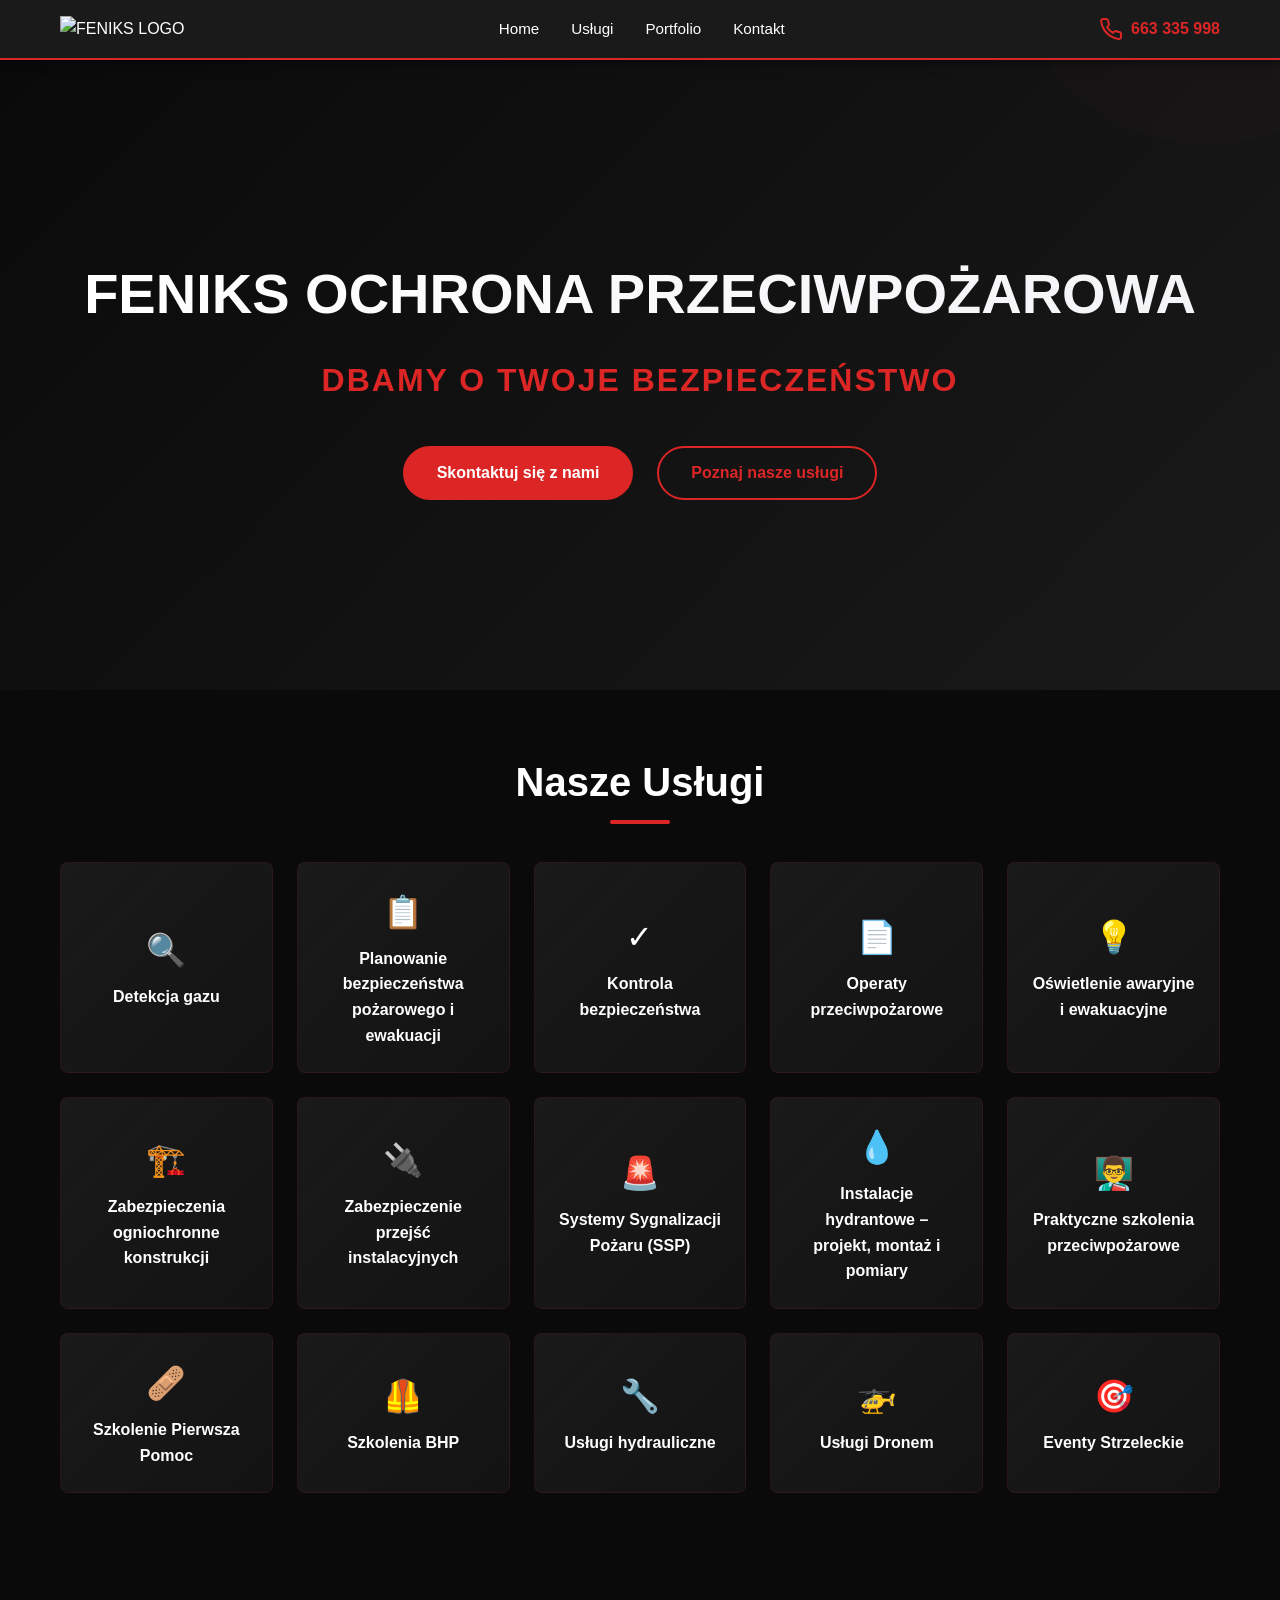
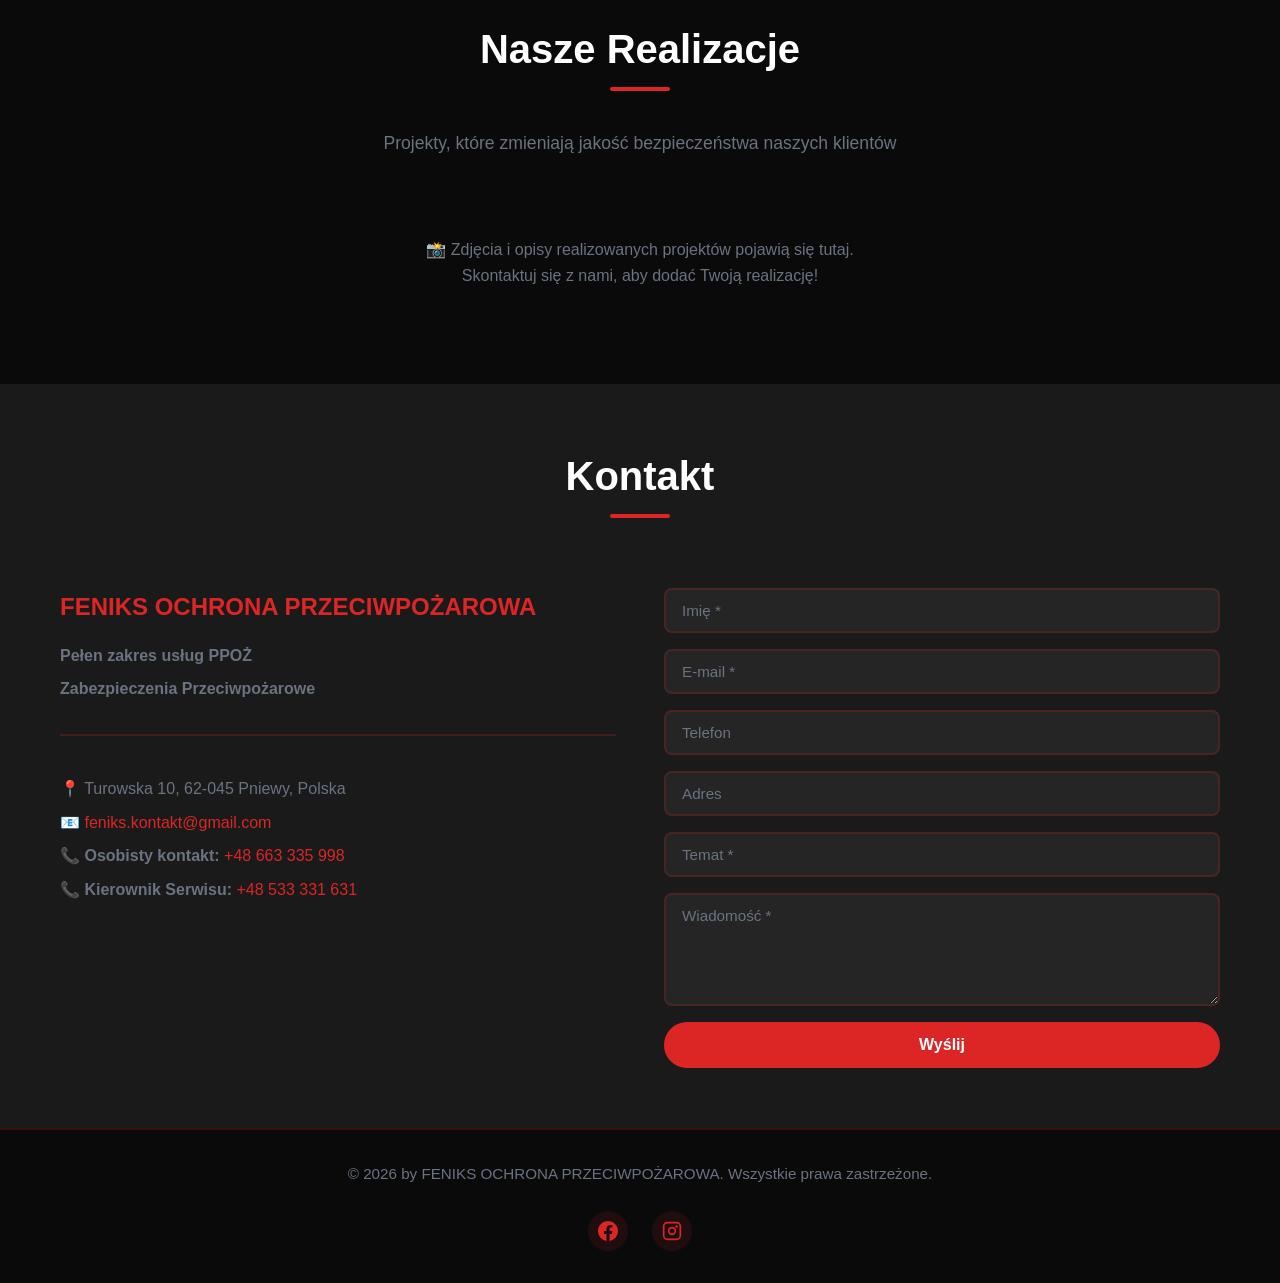
==== commit c420879a: "Remove FAQ and booking sections - Remove FAQ section from HTML - Remove 'Zarezerwuj Konsultację' boo" ====
--- a/index.html
+++ b/index.html
@@ -65,14 +65,12 @@
             <div class="logo-section">
                 <img src="https://static.wixstatic.com/media/ab4ef5_d52d27356c91451aac217128dcc7dc8f~mv2.png/v1/fill/w_391,h_145,al_c,q_85,usm_0.66_1.00_0.01,enc_avif,quality_auto/LOGO.png" alt="FENIKS LOGO" class="logo">
             </div>
-            <nav class="nav" id="mainNav">
-                <a href="#home" class="nav-link">Home</a>
-                <a href="#uslugi" class="nav-link">Usługi</a>
-                <a href="#portfolio" class="nav-link">Portfolio</a>
-                <a href="#faq" class="nav-link">FAQ</a>
-                <a href="#rezerwacja" class="nav-link">Rezerwacja</a>
-                <a href="#kontakt" class="nav-link">Kontakt</a>
-            </nav>
+             <nav class="nav" id="mainNav">
+                 <a href="#home" class="nav-link">Home</a>
+                 <a href="#uslugi" class="nav-link">Usługi</a>
+                 <a href="#portfolio" class="nav-link">Portfolio</a>
+                 <a href="#kontakt" class="nav-link">Kontakt</a>
+             </nav>
             <div class="phone">
                 <a href="tel:663335998" class="phone-link">
                     <svg class="phone-icon" viewBox="0 0 24 24" fill="none" stroke="currentColor" stroke-width="2" stroke-linecap="round" stroke-linejoin="round">
@@ -99,15 +97,13 @@
                 </svg>
             </button>
         </div>
-        <!-- Mobile Navigation -->
-        <nav class="mobile-nav" id="mobileNav">
-            <a href="#home" class="mobile-nav-link">Home</a>
-            <a href="#uslugi" class="mobile-nav-link">Usługi</a>
-            <a href="#portfolio" class="mobile-nav-link">Portfolio</a>
-            <a href="#faq" class="mobile-nav-link">FAQ</a>
-            <a href="#rezerwacja" class="mobile-nav-link">Rezerwacja</a>
-            <a href="#kontakt" class="mobile-nav-link">Kontakt</a>
-            <a href="tel:663335998" class="mobile-nav-phone">
+         <!-- Mobile Navigation -->
+         <nav class="mobile-nav" id="mobileNav">
+             <a href="#home" class="mobile-nav-link">Home</a>
+             <a href="#uslugi" class="mobile-nav-link">Usługi</a>
+             <a href="#portfolio" class="mobile-nav-link">Portfolio</a>
+             <a href="#kontakt" class="mobile-nav-link">Kontakt</a>
+             <a href="tel:663335998" class="mobile-nav-phone">
                 <svg class="phone-icon-mobile" viewBox="0 0 24 24" fill="none" stroke="currentColor" stroke-width="2" stroke-linecap="round" stroke-linejoin="round">
                     <path d="M22 16.92v3a2 2 0 0 1-2.18 2 19.79 19.79 0 0 1-8.63-3.07 19.5 19.5 0 0 1-6-6 19.79 19.79 0 0 1-3.07-8.67A2 2 0 0 1 4.11 2h3a2 2 0 0 1 2 1.72 12.84 12.84 0 0 0 .7 2.81 2 2 0 0 1-.45 2.11L8.09 9.91a16 16 0 0 0 6 6l1.27-1.27a2 2 0 0 1 2.11-.45 12.84 12.84 0 0 0 2.81.7A2 2 0 0 1 22 16.92z"></path>
                 </svg>
@@ -305,75 +301,8 @@
     </section>
 
      <!-- FAQ Section -->
-     <section id="faq" class="faq-section">
-         <div class="container">
-             <h2 class="section-title">Pytania Często Zadawane</h2>
-             <div class="faq-container">
-                 <div class="faq-item">
-                     <button class="faq-question" aria-expanded="false">
-                         <span>[Pytanie 1]</span>
-                         <span class="faq-icon">+</span>
-                     </button>
-                     <div class="faq-answer">
-                         <p>[Odpowiedź 1 - wypełnić właściwą odpowiedzią]</p>
-                     </div>
-                 </div>
-
-                 <div class="faq-item">
-                     <button class="faq-question" aria-expanded="false">
-                         <span>[Pytanie 2]</span>
-                         <span class="faq-icon">+</span>
-                     </button>
-                     <div class="faq-answer">
-                         <p>[Odpowiedź 2 - wypełnić właściwą odpowiedzią]</p>
-                     </div>
-                 </div>
-
-                 <div class="faq-item">
-                     <button class="faq-question" aria-expanded="false">
-                         <span>[Pytanie 3]</span>
-                         <span class="faq-icon">+</span>
-                     </button>
-                     <div class="faq-answer">
-                         <p>[Odpowiedź 3 - wypełnić właściwą odpowiedzią]</p>
-                     </div>
-                 </div>
-
-                 <div class="faq-item">
-                     <button class="faq-question" aria-expanded="false">
-                         <span>[Pytanie 4]</span>
-                         <span class="faq-icon">+</span>
-                     </button>
-                     <div class="faq-answer">
-                         <p>[Odpowiedź 4 - wypełnić właściwą odpowiedzią]</p>
-                     </div>
-                 </div>
-
-                 <div class="faq-item">
-                     <button class="faq-question" aria-expanded="false">
-                         <span>[Pytanie 5]</span>
-                         <span class="faq-icon">+</span>
-                     </button>
-                     <div class="faq-answer">
-                         <p>[Odpowiedź 5 - wypełnić właściwą odpowiedzią]</p>
-                     </div>
-                 </div>
-
-                 <div class="faq-item">
-                     <button class="faq-question" aria-expanded="false">
-                         <span>[Pytanie 6]</span>
-                         <span class="faq-icon">+</span>
-                     </button>
-                     <div class="faq-answer">
-                         <p>[Odpowiedź 6 - wypełnić właściwą odpowiedzią]</p>
-                     </div>
-                 </div>
-             </div>
-         </div>
-     </section>
-
      <!-- Portfolio / Case Studies -->
-    <section id="portfolio" class="portfolio-section">
+     <section id="portfolio" class="portfolio-section">
         <div class="container">
             <h2 class="section-title">Nasze Realizacje</h2>
             <p class="section-subtitle">Projekty, które zmieniają jakość bezpieczeństwa naszych klientów</p>
@@ -386,19 +315,10 @@
                 </p>
             </div>
         </div>
-    </section>
-
-    <!-- Rezerwacja / CTA -->
-    <section id="rezerwacja" class="booking-section">
-        <div class="container">
-            <h2 class="section-title">Zarezerwuj Konsultację</h2>
-            <p class="booking-text">Chcesz dowiedzieć się więcej o naszych usługach? Skontaktuj się z nami już dziś!</p>
-            <a href="#kontakt" class="cta-button">Wyślij Wiadomość</a>
-        </div>
-    </section>
-
-    <!-- Kontakt & Footer -->
-    <section id="kontakt" class="contact-section">
+     </section>
+
+     <!-- Kontakt & Footer -->
+     <section id="kontakt" class="contact-section">
         <div class="container">
             <h2 class="section-title">Kontakt</h2>
             <div class="contact-grid">
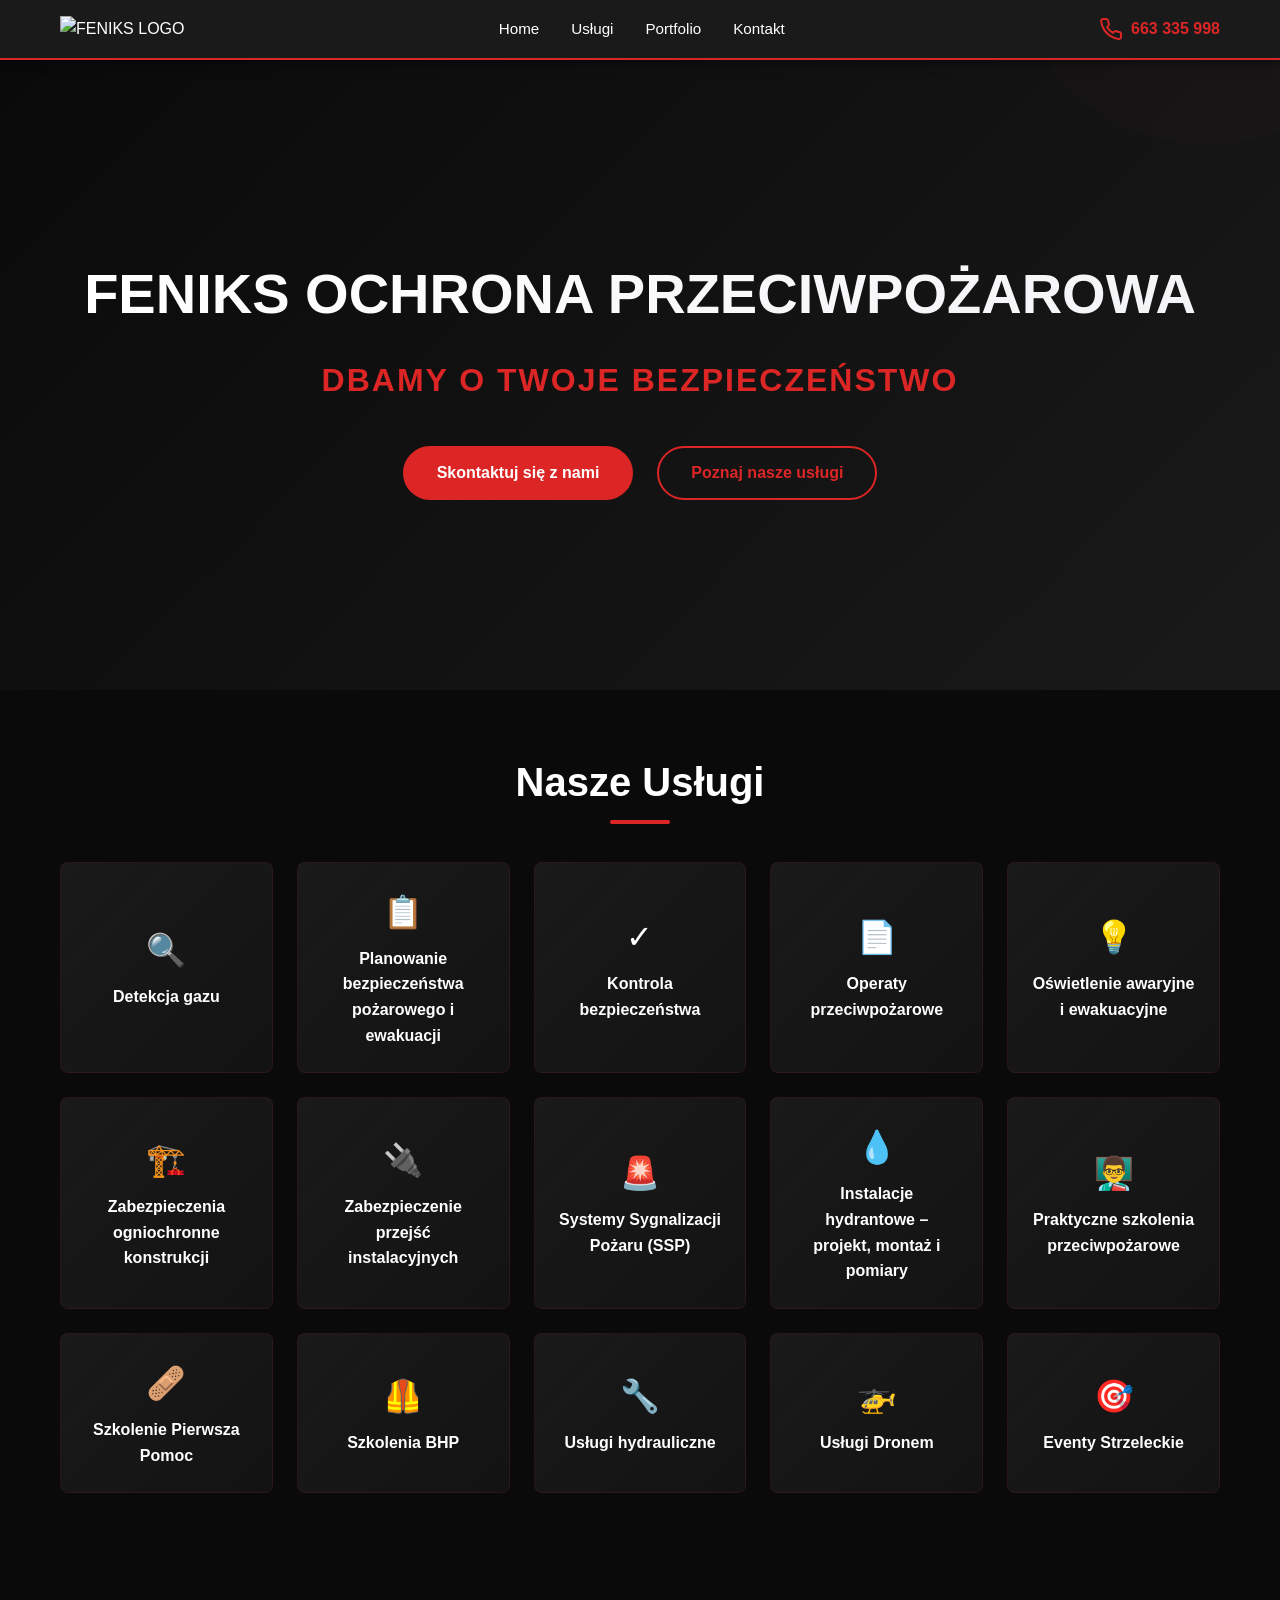
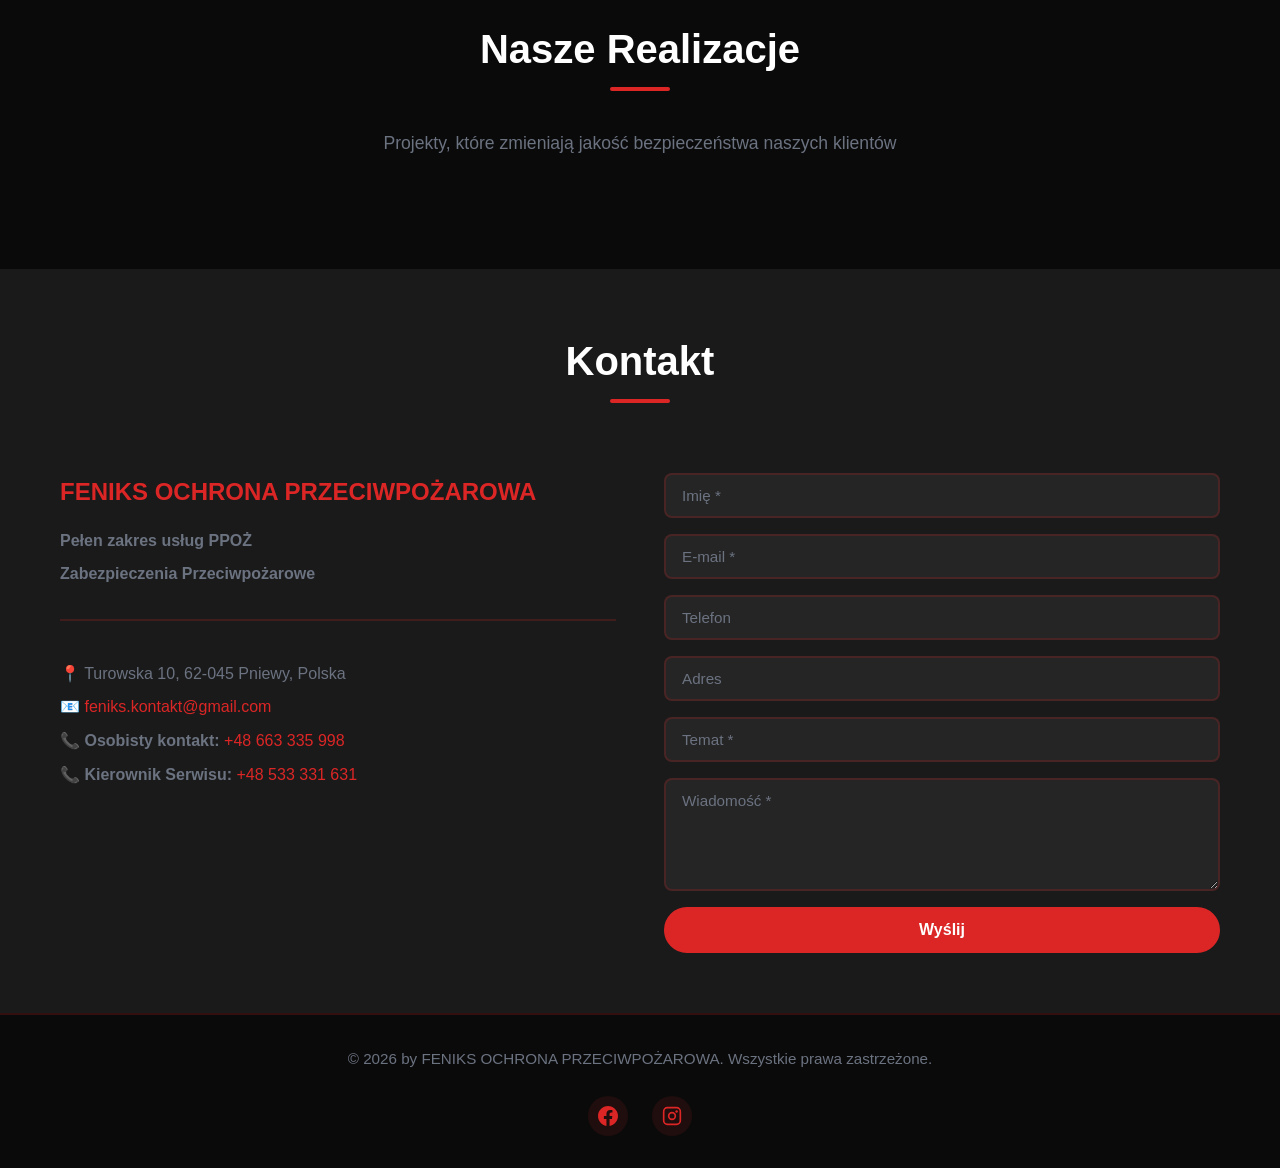
==== commit 0d25c49c: "feat: Load projects list from projects-manifest.json instead of hardcoding" ====
--- a/index.html
+++ b/index.html
@@ -301,21 +301,17 @@
     </section>
 
      <!-- FAQ Section -->
-     <!-- Portfolio / Case Studies -->
-     <section id="portfolio" class="portfolio-section">
-        <div class="container">
-            <h2 class="section-title">Nasze Realizacje</h2>
-            <p class="section-subtitle">Projekty, które zmieniają jakość bezpieczeństwa naszych klientów</p>
-            
-            <div class="portfolio-grid">
-                <!-- Tutaj dodaj swoje case studies z rzeczywistymi projektami -->
-                <p style="grid-column: 1/-1; text-align: center; color: var(--dark-gray); padding: 2rem;">
-                    📸 Zdjęcia i opisy realizowanych projektów pojawią się tutaj.<br>
-                    Skontaktuj się z nami, aby dodać Twoją realizację!
-                </p>
-            </div>
-        </div>
-     </section>
+      <!-- Portfolio / Case Studies -->
+      <section id="portfolio" class="portfolio-section">
+          <div class="container">
+              <h2 class="section-title">Nasze Realizacje</h2>
+              <p class="section-subtitle">Projekty, które zmieniają jakość bezpieczeństwa naszych klientów</p>
+              
+              <div class="portfolio-grid" id="portfolioGrid">
+                  <!-- Projekty będą generowane automatycznie przez JavaScript -->
+              </div>
+          </div>
+      </section>
 
      <!-- Kontakt & Footer -->
      <section id="kontakt" class="contact-section">
--- a/styles.css
+++ b/styles.css
@@ -631,12 +631,34 @@
     animation: fadeInUp 0.6s ease-out;
 }
 
+.portfolio-project {
+    background-color: var(--secondary-black);
+    border-radius: 12px;
+    overflow: hidden;
+    border: 1px solid rgba(220, 38, 38, 0.2);
+    transition: var(--transition);
+    animation: fadeInUp 0.6s ease-out;
+    cursor: pointer;
+}
+
 .portfolio-card:hover {
     border-color: var(--accent-red);
     box-shadow: 0 10px 30px rgba(220, 38, 38, 0.15);
     transform: translateY(-5px);
 }
 
+.portfolio-project:hover {
+    border-color: var(--accent-red);
+    box-shadow: 0 10px 30px rgba(220, 38, 38, 0.15);
+    transform: translateY(-5px);
+}
+
+.portfolio-image-container {
+    position: relative;
+    overflow: hidden;
+    height: 250px;
+}
+
 .portfolio-image {
     position: relative;
     overflow: hidden;
@@ -652,6 +674,17 @@
 
 .portfolio-card:hover .portfolio-image img {
     transform: scale(1.05);
+}
+
+.portfolio-project:hover .portfolio-image {
+    transform: scale(1.05);
+}
+
+.portfolio-project .portfolio-image {
+    width: 100%;
+    height: 100%;
+    object-fit: cover;
+    transition: var(--transition);
 }
 
 .portfolio-overlay {
@@ -669,9 +702,14 @@
     padding: 2rem;
     opacity: 0;
     transition: var(--transition);
+    pointer-events: none;
 }
 
 .portfolio-card:hover .portfolio-overlay {
+    opacity: 1;
+}
+
+.portfolio-project:hover .portfolio-overlay {
     opacity: 1;
 }
 
@@ -1204,6 +1242,22 @@
     .service-item {
         animation: fadeInUp 0.6s ease-out;
     }
+
+    /* Gallery modal responsive */
+    .gallery-modal-content {
+        max-width: 95%;
+        max-height: 85vh;
+        padding: 1.5rem;
+    }
+
+    .gallery-thumbnails {
+        gap: 0.75rem;
+    }
+
+    .gallery-thumb {
+        width: 70px;
+        height: 70px;
+    }
 }
 
 @media (max-width: 480px) {
@@ -1247,6 +1301,30 @@
         transform: scale(0.9);
         transform-origin: center;
         margin: 0.5rem 0;
+    }
+
+    /* Gallery modal responsive for mobile */
+    .gallery-modal-content {
+        max-width: 98%;
+        max-height: 80vh;
+        padding: 1rem;
+    }
+
+    .gallery-title h2 {
+        font-size: 1.3rem;
+    }
+
+    .gallery-thumbnails {
+        gap: 0.5rem;
+    }
+
+    .gallery-thumb {
+        width: 60px;
+        height: 60px;
+    }
+
+    .gallery-main {
+        aspect-ratio: 4 / 3;
     }
 }
 
@@ -1339,3 +1417,119 @@
         transform: translateY(0);
     }
 }
+
+/* ===== PORTFOLIO GALLERY MODAL ===== */
+.gallery-modal {
+    position: fixed;
+    top: 0;
+    left: 0;
+    right: 0;
+    bottom: 0;
+    background-color: rgba(0, 0, 0, 0.9);
+    backdrop-filter: blur(5px);
+    display: flex;
+    align-items: center;
+    justify-content: center;
+    z-index: 2000;
+    animation: fadeInUp 0.3s ease-out;
+}
+
+.gallery-modal-content {
+    background: linear-gradient(135deg, var(--secondary-black) 0%, rgba(26, 26, 26, 0.8) 100%);
+    border: 2px solid var(--accent-red);
+    border-radius: 12px;
+    padding: 2rem;
+    max-width: 800px;
+    width: 90%;
+    max-height: 90vh;
+    overflow-y: auto;
+    position: relative;
+    box-shadow: 0 20px 60px rgba(220, 38, 38, 0.4);
+}
+
+.gallery-close-btn {
+    position: absolute;
+    top: 1rem;
+    right: 1rem;
+    background: var(--accent-red);
+    color: white;
+    border: none;
+    width: 44px;
+    height: 44px;
+    border-radius: 50%;
+    font-size: 1.8rem;
+    cursor: pointer;
+    transition: var(--transition);
+    display: flex;
+    align-items: center;
+    justify-content: center;
+    z-index: 10;
+}
+
+.gallery-close-btn:hover {
+    background: var(--accent-red-hover);
+    transform: rotate(90deg);
+}
+
+.gallery-container {
+    display: flex;
+    flex-direction: column;
+    gap: 1.5rem;
+}
+
+.gallery-main {
+    position: relative;
+    overflow: hidden;
+    border-radius: 8px;
+    aspect-ratio: 16 / 10;
+    background-color: rgba(0, 0, 0, 0.5);
+}
+
+.gallery-main-image {
+    width: 100%;
+    height: 100%;
+    object-fit: cover;
+    display: block;
+    animation: fadeInUp 0.3s ease-out;
+}
+
+.gallery-title {
+    text-align: center;
+}
+
+.gallery-title h2 {
+    font-size: 1.6rem;
+    color: var(--white);
+    margin: 0;
+    font-weight: 600;
+}
+
+.gallery-thumbnails {
+    display: flex;
+    gap: 1rem;
+    justify-content: center;
+    flex-wrap: wrap;
+    padding-top: 0.5rem;
+}
+
+.gallery-thumb {
+    width: 80px;
+    height: 80px;
+    object-fit: cover;
+    border-radius: 8px;
+    cursor: pointer;
+    border: 3px solid transparent;
+    transition: var(--transition);
+    opacity: 0.7;
+}
+
+.gallery-thumb:hover {
+    opacity: 1;
+    transform: scale(1.05);
+}
+
+.gallery-thumb.active {
+    border-color: var(--accent-red);
+    opacity: 1;
+    box-shadow: 0 0 15px rgba(220, 38, 38, 0.4);
+}
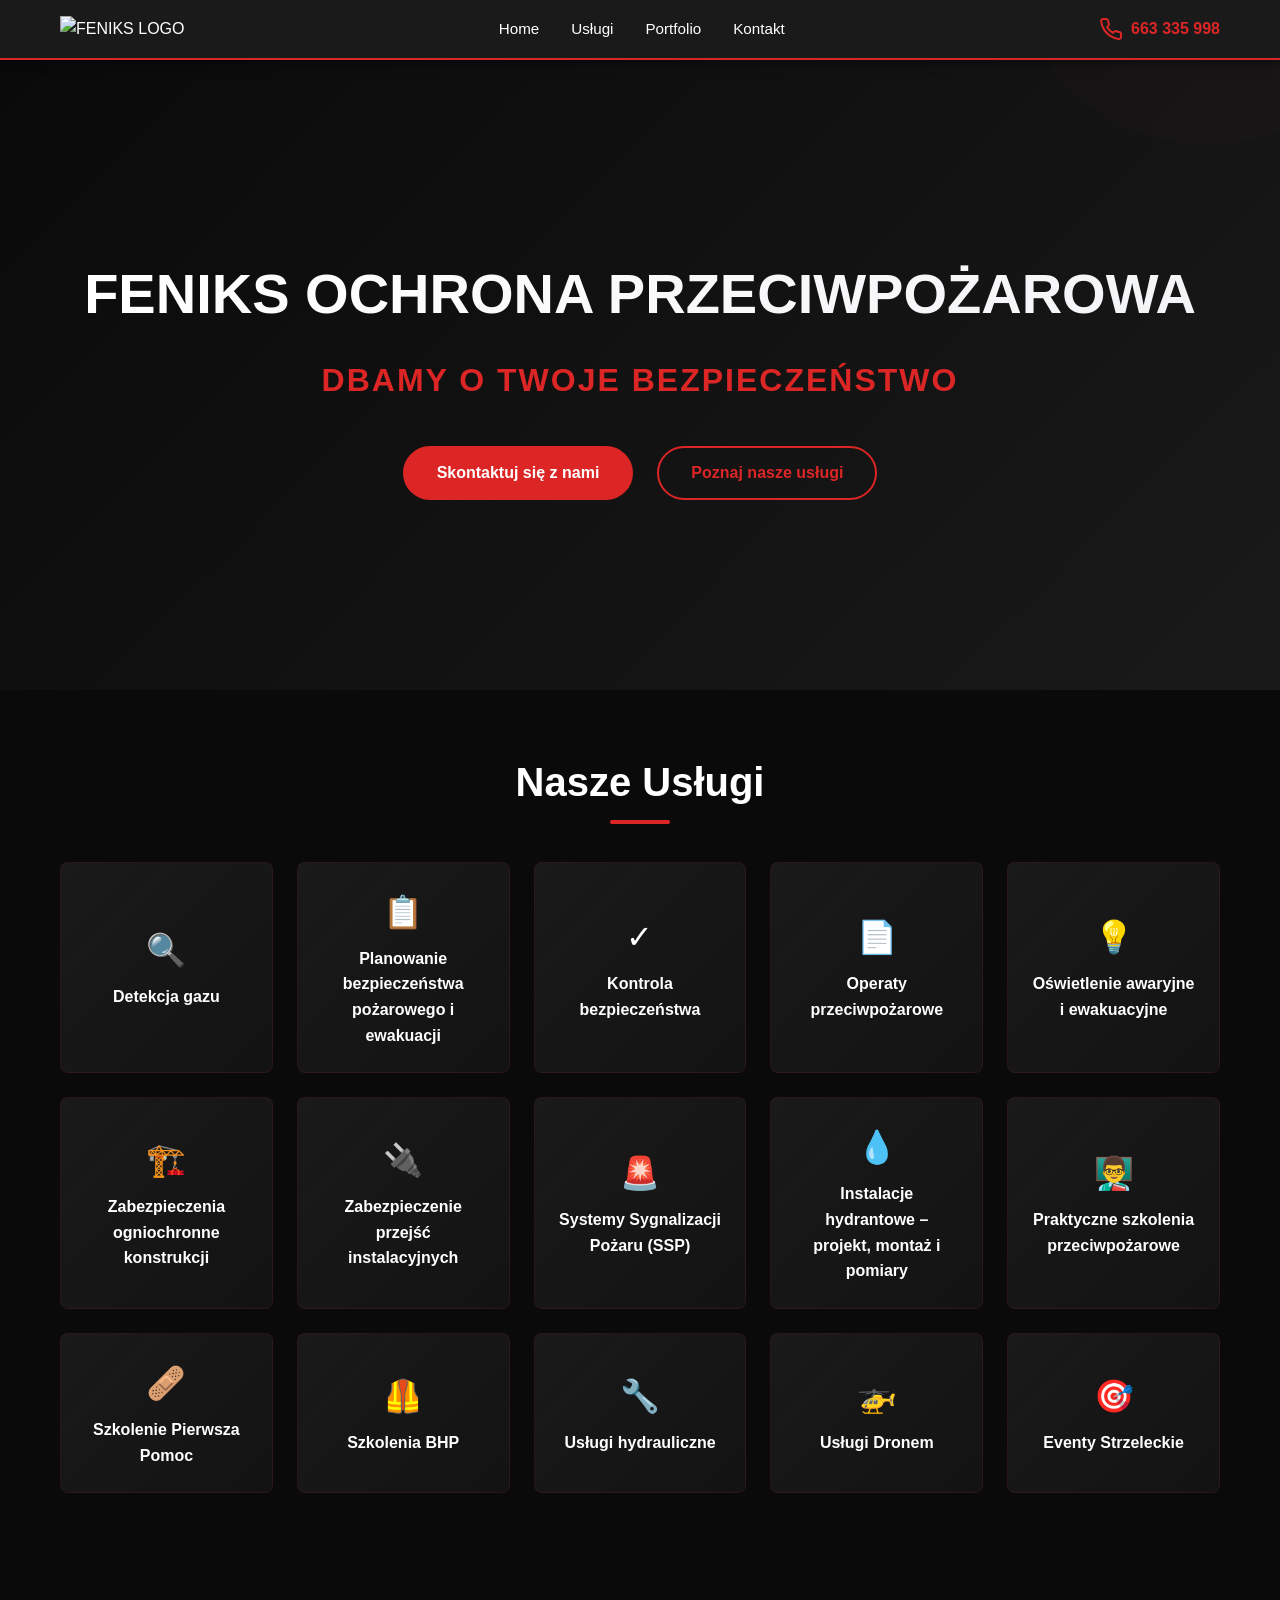
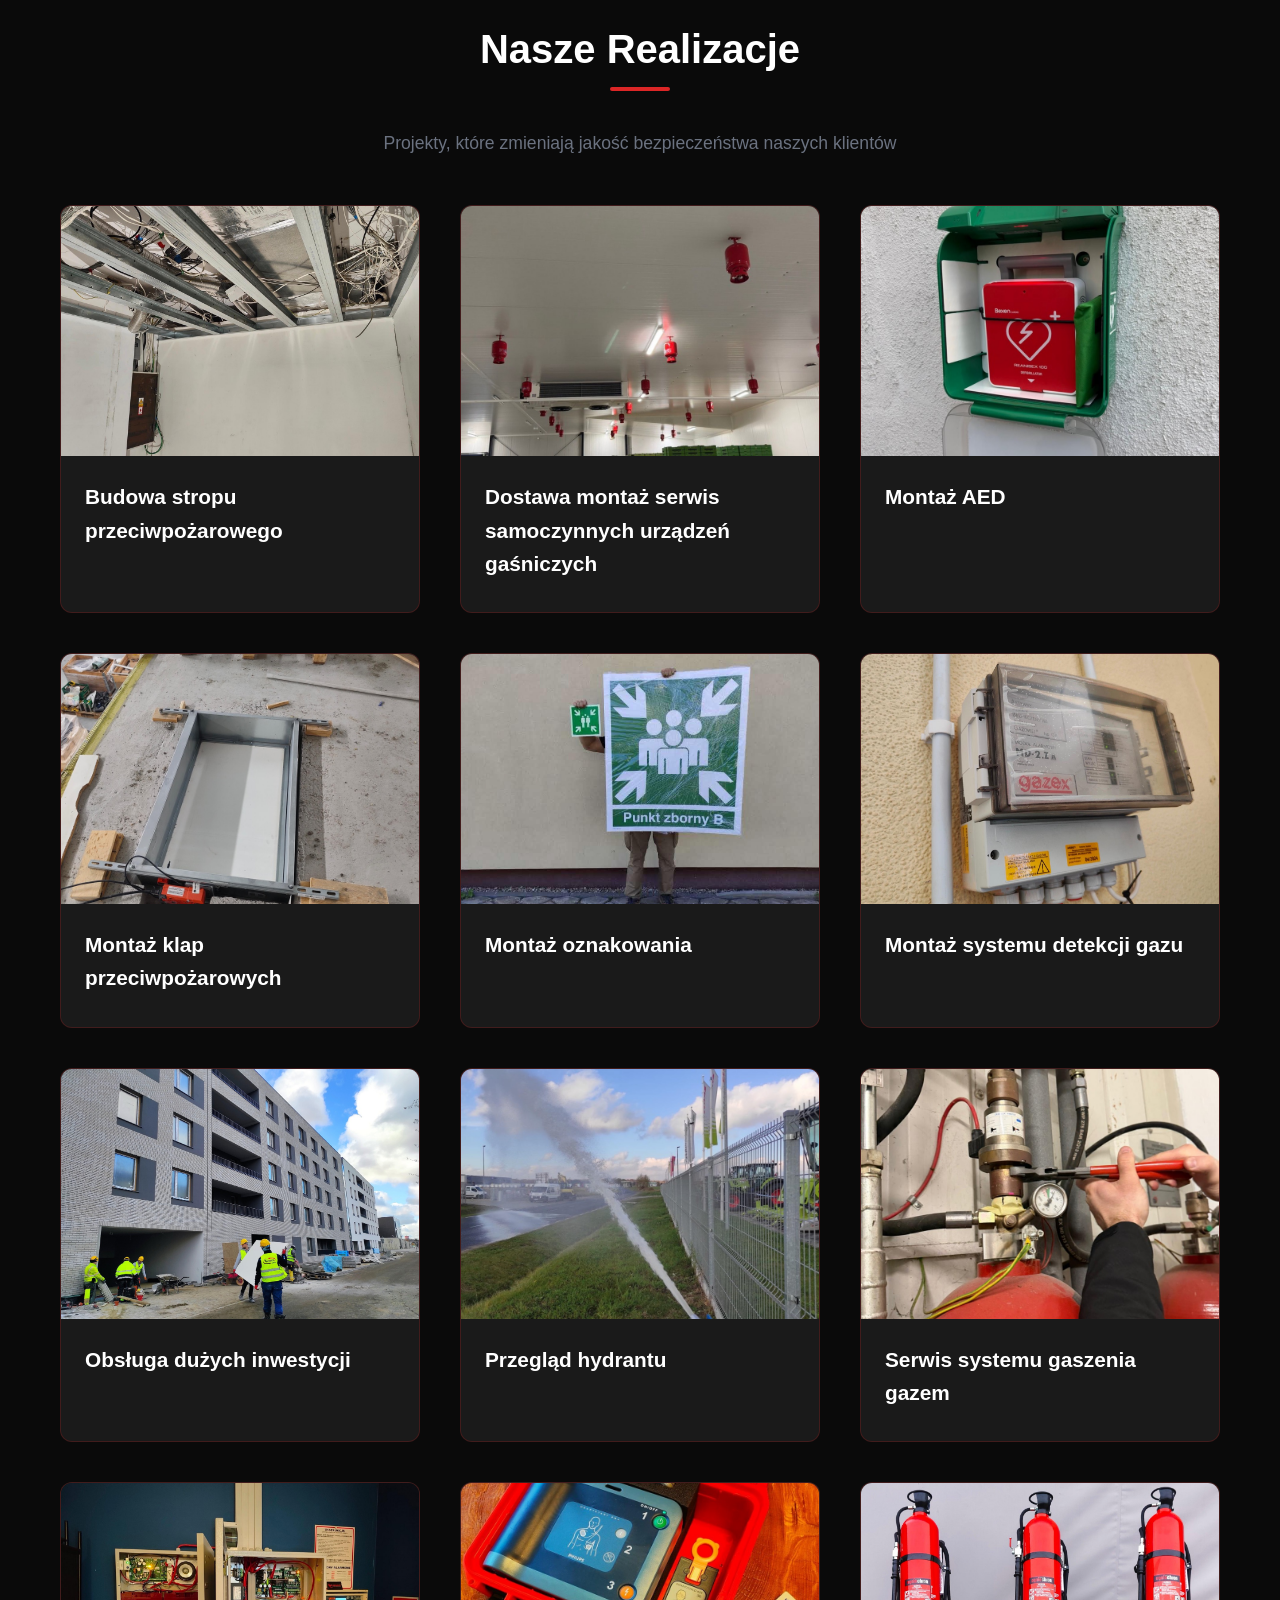
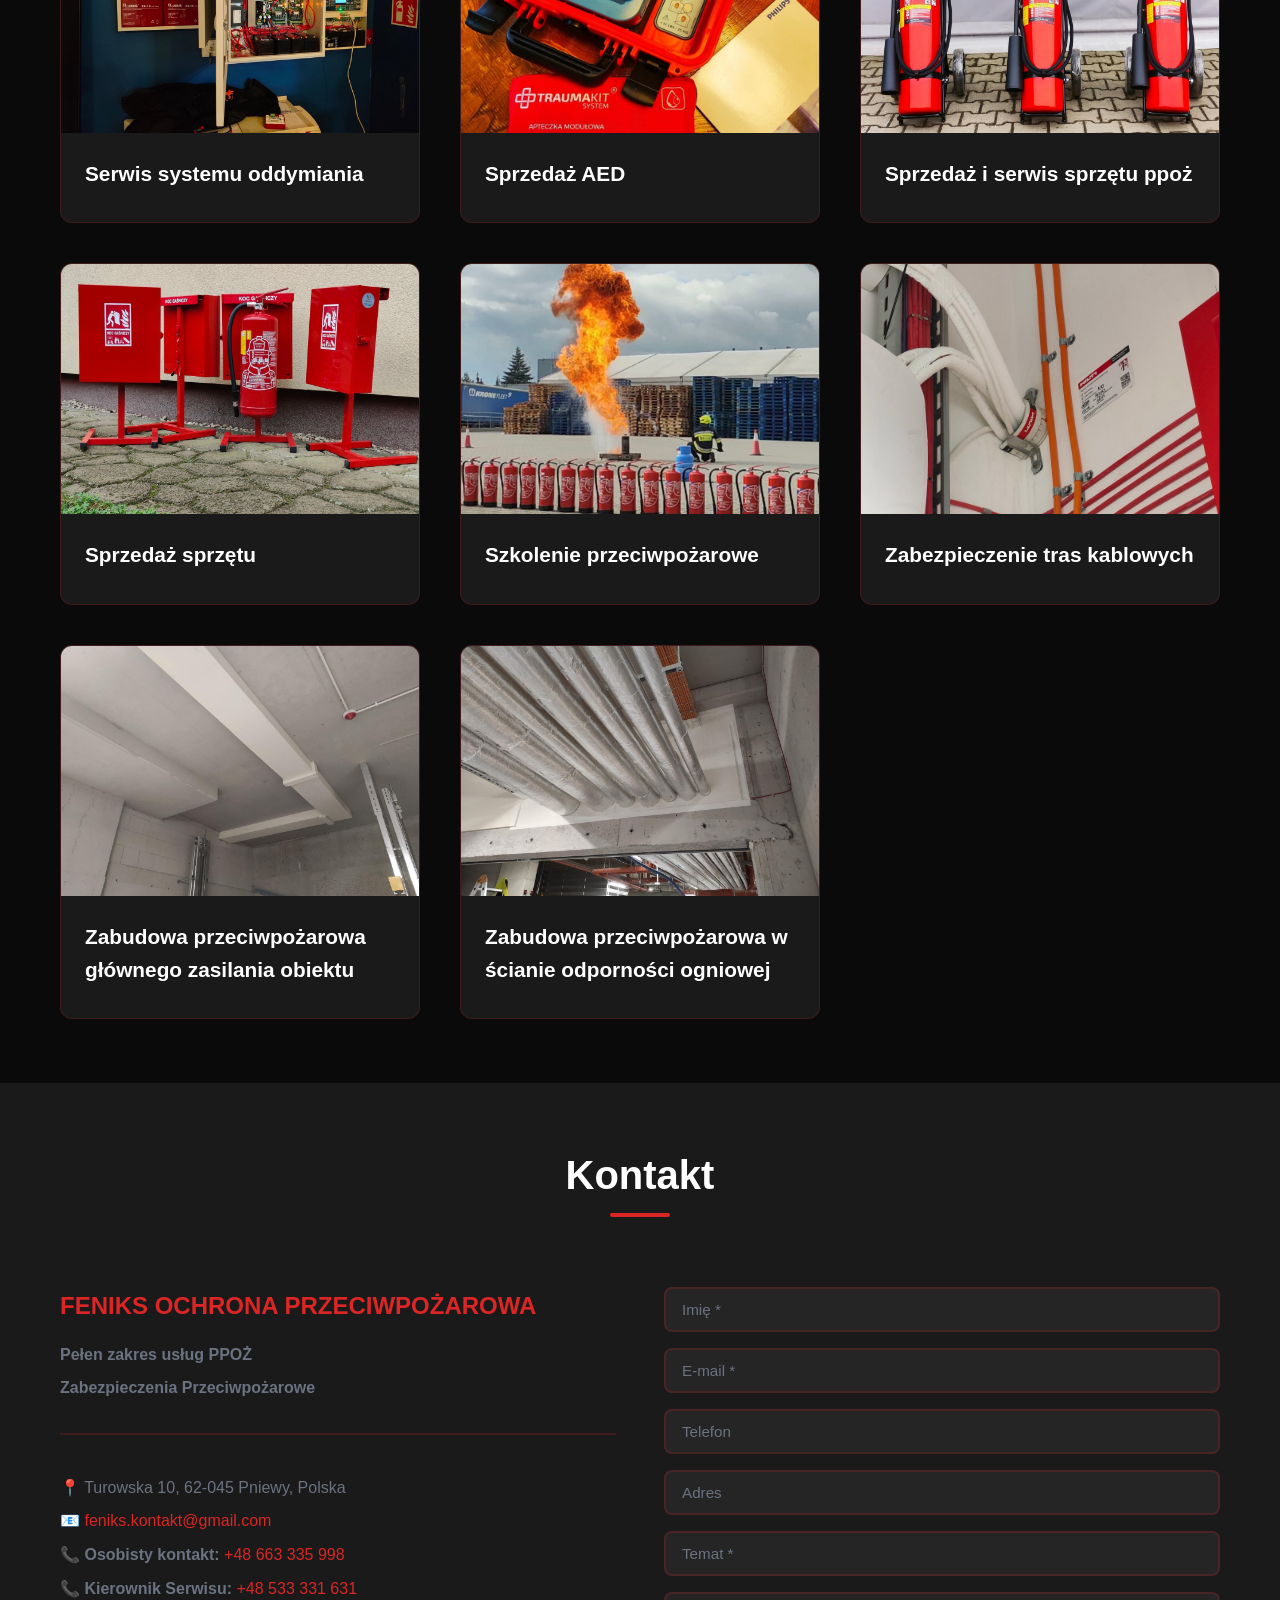
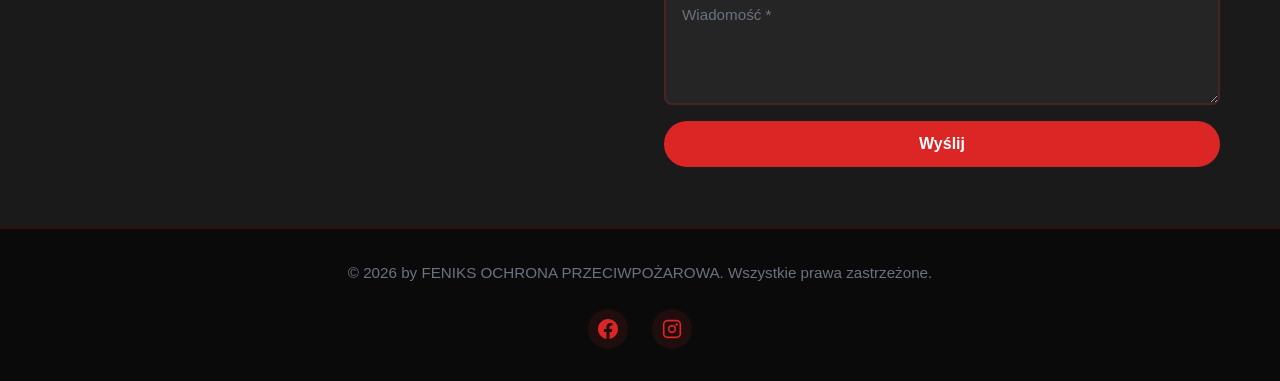
==== commit b6cd48dc: "refactor: replace EmailJS with FormSubmit.co for contact form - Removed EmailJS CDN dependency (save" ====
--- a/index.html
+++ b/index.html
@@ -24,6 +24,9 @@
     
     <!-- Canonical URL -->
     <link rel="canonical" href="https://feniks-ochrona.pl/">
+    
+    <!-- Favicon -->
+    <link rel="icon" type="image/svg+xml" href="favicon.svg">
     
     <!-- Local Business Schema -->
     <script type="application/ld+json">
@@ -53,10 +56,8 @@
     }
     </script>
     
-     <title>FENIKS OCHRONA PRZECIWPOŻAROWA | Zabezpieczenia Przeciwpożarowe</title>
-     <link rel="stylesheet" href="styles.css">
-     <!-- EmailJS CDN -->
-     <script type="text/javascript" src="https://cdn.jsdelivr.net/npm/@emailjs/browser@4/dist/email.min.js"></script>
+      <title>FENIKS OCHRONA PRZECIWPOŻAROWA | Zabezpieczenia Przeciwpożarowe</title>
+      <link rel="stylesheet" href="styles.min.css">
 </head>
 <body>
     <!-- Header -->
@@ -331,7 +332,7 @@
                       </div>
                 </div>
 
-                <form class="contact-form" id="contactForm" novalidate>
+                <form class="contact-form" id="contactForm" method="POST" action="https://formsubmit.co/feniks.kontakt@gmail.com" novalidate>
                     <div class="form-group">
                         <input type="text" name="user_name" placeholder="Imię *" required>
                         <span class="form-error" data-field="user_name"></span>
@@ -391,8 +392,8 @@
             <button class="modal-close" id="closeModal">&times;</button>
             <div id="modalBody"></div>
         </div>
-    </div>
-
-    <script src="script.js"></script>
-</body>
-</html>
+     </div>
+
+     <script src="script.min.js"></script>
+ </body>
+ </html>
--- a/styles.min.css
+++ b/styles.min.css
@@ -0,0 +1 @@
+@keyframes slideInNotification{to{opacity:1;transform:translateX(0)}}@keyframes ring{0%,50%,to{transform:rotate(0deg)}10%,30%{transform:rotate(-15deg)}20%,40%{transform:rotate(15deg)}}@keyframes fadeInDown{0%{opacity:0;transform:translateY(-20px)}to{opacity:1;transform:translateY(0)}}@keyframes slideInDown{0%{opacity:0;transform:translateY(-10px)}to{opacity:1;transform:translateY(0)}}@keyframes fadeInUp{0%{opacity:0;transform:translateY(20px)}to{opacity:1;transform:translateY(0)}}@keyframes float{0%,to{transform:translateY(0)}50%{transform:translateY(-20px)}}@keyframes slideInUp{0%{opacity:0;transform:translateY(30px)}to{opacity:1;transform:translateY(0)}}:root{--primary-black:#0a0a0a;--secondary-black:#1a1a1a;--accent-red:#dc2626;--accent-red-hover:#b91c1c;--white:#ffffff;--light-gray:#f3f4f6;--dark-gray:#6b7280;--transition:all 0.3s cubic-bezier(0.4, 0, 0.2, 1)}::-webkit-scrollbar{width:0;height:0}::-webkit-scrollbar-track{background:0 0}::-webkit-scrollbar-thumb{background:0 0}*{scrollbar-color:transparent transparent;scrollbar-width:none;margin:0;padding:0;box-sizing:border-box}.notification{position:fixed;bottom:20px;right:20px;padding:16px 24px;border-radius:8px;color:#fff;font-weight:500;z-index:9999;box-shadow:0 10px 30px rgba(0,0,0,.3);opacity:0;transform:translateX(100px);transition:all .3s ease-out;animation:slideInNotification .3s ease-out forwards}.notification[data-type=success]{background-color:#dc2626}.notification[data-type=info]{background-color:#3b82f6}html{scroll-behavior:smooth}body{font-family:-apple-system,BlinkMacSystemFont,"Segoe UI",Roboto,"Helvetica Neue",Arial,sans-serif;background-color:var(--primary-black);color:var(--white);line-height:1.6;overflow-x:hidden}.container{max-width:1200px;margin:0 auto;padding:0 20px}.header{background-color:var(--secondary-black);padding:1rem 0;position:sticky;top:0;z-index:1000;border-bottom:2px solid var(--accent-red);box-shadow:0 2px 10px rgba(0,0,0,.5)}.header-container{max-width:1200px;margin:0 auto;padding:0 20px;display:flex;justify-content:space-between;align-items:center;flex-wrap:wrap;gap:1rem}.logo-section{flex:0 0 auto}.logo{height:50px;width:auto;animation:fadeInDown .6s ease-out}.nav{display:flex;gap:2rem;flex:1;justify-content:center}.contact-form input,.contact-form textarea,.nav-link{color:var(--white);font-size:.95rem;transition:var(--transition)}.nav-link{text-decoration:none;font-weight:500;position:relative}.nav-link::after{content:"";position:absolute;bottom:-5px;left:0;width:0;height:2px;background-color:var(--accent-red)}.nav-link:hover::after{width:100%}.phone{flex:0 0 auto}.nav-link::after,.phone-icon,.phone-link{transition:var(--transition)}.phone-link{display:flex;align-items:center;gap:.5rem;color:var(--accent-red);text-decoration:none;font-weight:600;font-size:1rem}.phone-icon{width:24px;height:24px;stroke:currentColor}.phone-text{display:inline}.phone-link:hover{color:var(--accent-red-hover);transform:scale(1.05)}.phone-link:hover .phone-icon{animation:ring .6s ease-in-out infinite}.mobile-menu-toggle{display:none;background:0 0;border:0;cursor:pointer;padding:.5rem;width:40px;height:40px;align-items:center;justify-content:center;transition:var(--transition);position:relative}.mobile-menu-toggle:hover{opacity:.8}.icon-house,.icon-ladder{width:28px;height:28px;stroke:var(--white);position:absolute;opacity:1;transition:opacity .3s ease,transform .3s ease;transform:scale(1) rotate(0deg)}.icon-house{opacity:0;transform:scale(.8) rotate(-90deg)}.mobile-menu-toggle.active .icon-ladder{opacity:0;transform:scale(.8) rotate(90deg)}.mobile-menu-toggle.active .icon-house{opacity:1;transform:scale(1) rotate(0deg)}.mobile-nav{display:none;position:absolute;top:100%;left:0;right:0;background-color:var(--secondary-black);border-bottom:2px solid var(--accent-red);flex-direction:column;gap:0;max-height:0;overflow:hidden;transition:max-height .3s ease-out}.mobile-nav.active{max-height:480px}.mobile-nav-link{color:var(--white);text-decoration:none;font-weight:500;padding:1rem 20px;border-bottom:1px solid rgba(220,38,38,.1);transition:var(--transition);display:block}.mobile-nav-phone{color:#dc2626!important;font-weight:600!important;background-color:rgba(220,38,38,.1)!important;border-top:2px solid #dc2626!important;border-bottom:none!important;display:flex!important;flex-direction:column!important;align-items:center!important;justify-content:center!important;gap:.75rem!important;transition:all .3s cubic-bezier(.4,0,.2,1)!important;padding:1.5rem 20px!important;margin-top:.5rem!important;text-decoration:none!important;min-height:80px!important;text-align:center!important}.mobile-nav-phone span{display:inline;color:inherit;white-space:nowrap}.mobile-nav-phone span.phone-text{font-weight:600}.phone-icon-mobile{width:24px;height:24px;stroke:currentColor;flex-shrink:0;transition:var(--transition);display:inline-block}.mobile-nav-phone:hover{background-color:#dc2626!important;color:#fff!important;transform:scale(1.02)}.mobile-nav-phone:hover span{color:#fff!important}.mobile-nav-phone:hover .phone-icon-mobile{animation:ring .6s ease-in-out infinite}.hero{background:linear-gradient(135deg,var(--primary-black) 0%,var(--secondary-black) 100%);background-size:cover;background-position:center;background-attachment:fixed;padding:80px 20px;text-align:center;min-height:70vh;display:flex;align-items:center;justify-content:center;position:relative;overflow:hidden}.hero-overlay{content:"";position:absolute;top:0;left:0;right:0;bottom:0;background:linear-gradient(135deg,rgba(10,10,10,.8)0,rgba(26,26,26,.9) 100%);z-index:1}.hero::after,.hero::before{content:"";position:absolute;border-radius:50%;z-index:1}.hero::before{top:-50%;right:-10%;width:400px;height:400px;background:rgba(220,38,38,.1);animation:float 6s ease-in-out infinite}.hero::after{bottom:-50%;left:-10%;width:300px;height:300px;background:rgba(220,38,38,.05);animation:float 8s ease-in-out infinite reverse}.hero-content{position:relative;z-index:2;animation:fadeInUp 1s ease-out}.hero-title{font-size:clamp(2rem,5vw,3.5rem);font-weight:800;margin-bottom:1rem;background:linear-gradient(135deg,var(--white) 0%,var(--light-gray) 100%);-webkit-background-clip:text;-webkit-text-fill-color:transparent;background-clip:text}.hero-subtitle{font-size:clamp(1.2rem,3vw,2rem);color:var(--accent-red);font-weight:600;margin-bottom:2.5rem;letter-spacing:2px}.hero-cta-group{display:flex;gap:1.5rem;justify-content:center;flex-wrap:wrap}.contact-details a,.cta-button{text-decoration:none;transition:var(--transition)}.cta-button{display:inline-block;background-color:var(--accent-red);color:var(--white);padding:12px 32px;border-radius:50px;font-weight:600;font-size:1rem;border:2px solid var(--accent-red);cursor:pointer}.cta-button:hover{background-color:var(--accent-red-hover);border-color:var(--accent-red-hover);transform:translateY(-3px);box-shadow:0 10px 30px rgba(220,38,38,.3)}.cta-button:active{transform:translateY(-1px)}.cta-primary,.cta-secondary:hover{background-color:var(--accent-red);color:var(--white)}.cta-secondary{background-color:transparent;color:var(--accent-red);border:2px solid var(--accent-red)}.cta-secondary:hover{border-color:var(--accent-red-hover)}section{padding:60px 20px}.section-title{font-size:clamp(2rem,4vw,2.5rem);font-weight:700;text-align:center;margin-bottom:3rem;position:relative;display:inline-block;width:100%}.section-title::after{content:"";position:absolute;bottom:-10px;left:50%;transform:translateX(-50%);width:60px;height:4px;background-color:var(--accent-red);border-radius:2px}.full-services{background-color:var(--primary-black)}.services-catalog{display:grid;grid-template-columns:repeat(auto-fit,minmax(200px,1fr));gap:1.5rem;overflow:visible}.service-item,.service-item h4{transition:var(--transition);position:relative}.service-item{background:linear-gradient(135deg,var(--secondary-black) 0%,rgba(26,26,26,.6) 100%);padding:1.5rem;border-radius:8px;text-align:center;border:1px solid rgba(220,38,38,.1);cursor:pointer;animation:fadeInUp .6s ease-out;display:flex;flex-direction:column;justify-content:center;align-items:center;min-height:150px;overflow:hidden}.portfolio-project:hover,.service-item:hover{border-color:var(--accent-red);box-shadow:0 10px 30px rgba(220,38,38,.15)}.service-item:hover{background:linear-gradient(135deg,rgba(220,38,38,.1)0,rgba(26,26,26,.8) 100%)}.service-item-icon{font-size:2rem;margin-bottom:.5rem;display:block;transition:var(--transition)}.service-item h4{font-size:1rem;font-weight:600;color:var(--white);margin:0;z-index:2}.service-item p{font-size:.85rem;color:var(--dark-gray);line-height:1.5;margin:0;display:none}.service-item li,.service-item ul{display:none}.portfolio-section{background-color:var(--primary-black);padding:4rem 20px}.section-subtitle{font-size:1.1rem;color:var(--dark-gray);margin-bottom:3rem;max-width:700px;margin-left:auto;margin-right:auto;text-align:center}.portfolio-grid{display:grid;grid-template-columns:repeat(auto-fit,minmax(350px,1fr));gap:2.5rem;margin-top:3rem}.portfolio-image-container,.portfolio-project{overflow:hidden;background-color:var(--secondary-black);transition:var(--transition)}.portfolio-project{border-radius:12px;border:1px solid rgba(220,38,38,.2);animation:fadeInUp .6s ease-out;cursor:pointer}.portfolio-project:hover{transform:translateY(-5px)}.portfolio-image-container{position:relative;height:250px;background-size:cover;background-position:center;background-repeat:no-repeat}.portfolio-image-container:hover{transform:scale(1.05)}.portfolio-overlay{position:absolute;top:0;left:0;right:0;bottom:0;background:rgba(220,38,38,.9);display:flex;flex-direction:column;justify-content:center;align-items:center;text-align:center;padding:2rem;opacity:0;transition:var(--transition);pointer-events:none}.portfolio-card:hover .portfolio-overlay,.portfolio-project:hover .portfolio-overlay{opacity:1}.portfolio-overlay h4{font-size:1.4rem;color:var(--white);margin-bottom:.5rem;font-weight:700}.portfolio-overlay p{color:rgba(255,255,255,.9);font-size:.95rem}.portfolio-content{padding:1.5rem}.portfolio-content h3{font-size:1.3rem;margin-bottom:.5rem;color:var(--white)}.contact-section{background-color:var(--secondary-black)}.contact-grid{display:grid;grid-template-columns:1fr 1fr;gap:3rem;margin-top:2rem}.contact-info h3{font-size:1.5rem;margin-bottom:1rem;color:var(--accent-red)}.contact-info p{margin:.5rem 0;color:var(--dark-gray)}.contact-details{margin-top:2rem;padding-top:2rem;border-top:2px solid rgba(220,38,38,.2)}.contact-details a{color:var(--accent-red)}.contact-details a:hover{color:var(--accent-red-hover);text-decoration:underline}.contact-form,.form-group{display:flex;flex-direction:column;gap:1rem}.form-group{gap:.5rem}.contact-form input,.contact-form textarea{padding:12px 16px;background-color:rgba(255,255,255,.05);border:2px solid rgba(220,38,38,.2);border-radius:8px;font-family:inherit}.contact-form input::placeholder,.contact-form textarea::placeholder{color:var(--dark-gray)}.contact-form input:focus,.contact-form textarea:focus{outline:0;border-color:var(--accent-red);background-color:rgba(220,38,38,.05);box-shadow:0 0 0 3px rgba(220,38,38,.1)}.contact-form input.invalid,.contact-form textarea.invalid{border-color:#ef4444;background-color:rgba(239,68,68,.05)}.contact-form input.valid,.contact-form textarea.valid{border-color:#22c55e;background-color:rgba(34,197,94,.05)}.form-error{display:none;color:#ef4444;font-size:.85rem;font-weight:500;margin-top:-.3rem}.form-error.show{display:block;animation:slideInDown .3s ease-out}.footer{background-color:var(--primary-black);border-top:2px solid rgba(220,38,38,.2);padding:2rem 20px;text-align:center;color:var(--dark-gray)}.footer-content{flex-direction:column;align-items:center}.footer-content p{margin:0;font-size:.95rem}.footer-content,.social-links{display:flex;justify-content:center;gap:1.5rem}.social-link{display:inline-flex;align-items:center;justify-content:center;width:40px;height:40px;border-radius:50%;background-color:rgba(220,38,38,.1);color:var(--accent-red);transition:var(--transition);border:2px solid transparent}.social-link:hover{background-color:var(--accent-red);color:var(--white);transform:translateY(-3px);box-shadow:0 5px 15px rgba(220,38,38,.3)}.social-link svg{width:20px;height:20px}.scroll-animate{opacity:0;transform:translateY(30px)}.scroll-animate.visible{animation:fadeInUp .6s ease-out forwards}@media (max-width:768px){.header-container{padding:0 15px}.nav,.phone{display:none}.mobile-menu-toggle,.mobile-nav{display:flex}.nav-link{font-size:.8rem}.hero{padding:60px 20px;min-height:50vh}.hero-cta-group{gap:1rem}.cta-button{padding:10px 24px;font-size:.95rem}section{padding:40px 20px}.contact-grid,.services-catalog{grid-template-columns:1fr}.contact-grid{gap:2rem}.service-item{animation:fadeInUp .6s ease-out}.gallery-modal-content{max-width:95%;max-height:85vh;padding:1.5rem}.gallery-thumbnails{gap:.75rem}.gallery-thumb{width:70px;height:70px}}@media (max-width:480px){.header-container{flex-direction:column;gap:1rem;text-align:center}.nav{flex-direction:column;gap:.5rem;width:100%}.hero-title{font-size:1.8rem}.hero-subtitle{font-size:1rem}.hero-cta-group{flex-direction:column;gap:.8rem}.cta-button{padding:10px 24px;font-size:.9rem;width:100%}.section-title{font-size:1.5rem}.h-captcha{transform:scale(.9);transform-origin:center;margin:.5rem 0}.gallery-modal-content{max-width:98%;max-height:80vh;padding:1rem}.gallery-title h2{font-size:1.3rem}.gallery-thumbnails{gap:.5rem}.gallery-thumb{width:60px;height:60px}.gallery-main{aspect-ratio:4/3}}.modal-overlay{display:none;position:fixed;top:0;left:0;right:0;bottom:0;background-color:rgba(0,0,0,.7);backdrop-filter:blur(5px);z-index:1000;opacity:0;transition:opacity .3s ease-out}.modal-overlay.active{opacity:1}.modal-content{background:linear-gradient(135deg,var(--secondary-black) 0%,rgba(26,26,26,.6) 100%);border:2px solid var(--accent-red);border-radius:12px;padding:3rem;max-width:500px;width:90%;max-height:80vh;overflow-y:auto;position:relative;box-shadow:0 20px 60px rgba(220,38,38,.3);animation:slideInUp .4s ease-out}.modal-close,.modal-overlay.active{display:flex;align-items:center;justify-content:center}.modal-close{position:absolute;top:1rem;right:1rem;background:var(--accent-red);color:#fff;border:0;width:40px;height:40px;border-radius:50%;font-size:1.5rem;cursor:pointer;transition:var(--transition)}.gallery-close-btn:hover,.modal-close:hover{background:var(--accent-red-hover);transform:rotate(90deg)}.modal-service-icon{font-size:3rem;margin-bottom:1rem;display:block}.modal-service-title{font-size:1.8rem;color:var(--white);margin-bottom:1rem;margin-top:0}.modal-service-description{font-size:1rem;color:var(--dark-gray);line-height:1.8;margin:0}.gallery-modal{position:fixed;top:0;left:0;right:0;bottom:0;background-color:rgba(0,0,0,.9);backdrop-filter:blur(5px);display:flex;align-items:center;justify-content:center;z-index:2000;animation:fadeInUp .3s ease-out}.gallery-modal-content{background:linear-gradient(135deg,var(--secondary-black) 0%,rgba(26,26,26,.8) 100%);border:2px solid var(--accent-red);border-radius:12px;padding:2rem;max-width:800px;width:90%;max-height:90vh;overflow-y:auto;position:relative;box-shadow:0 20px 60px rgba(220,38,38,.4)}.gallery-close-btn{position:absolute;top:1rem;right:1rem;background:var(--accent-red);color:#fff;border:0;width:44px;height:44px;border-radius:50%;font-size:1.8rem;cursor:pointer;transition:var(--transition);display:flex;align-items:center;justify-content:center;z-index:10}.gallery-container{display:flex;flex-direction:column;gap:1.5rem}.gallery-main{position:relative;overflow:hidden;border-radius:8px;aspect-ratio:16/10;background-color:rgba(0,0,0,.5)}.gallery-main-image{width:100%;height:100%;object-fit:cover;display:block;animation:fadeInUp .3s ease-out}.gallery-title{text-align:center}.gallery-title h2{font-size:1.6rem;color:var(--white);margin:0;font-weight:600}.gallery-thumbnails{display:flex;gap:1rem;justify-content:center;flex-wrap:wrap;padding-top:.5rem}.gallery-thumb{width:80px;height:80px;object-fit:cover;border-radius:8px;cursor:pointer;border:3px solid transparent;transition:var(--transition);opacity:.7}.gallery-thumb:hover{opacity:1;transform:scale(1.05)}.gallery-thumb.active{border-color:var(--accent-red);opacity:1;box-shadow:0 0 15px rgba(220,38,38,.4)}
